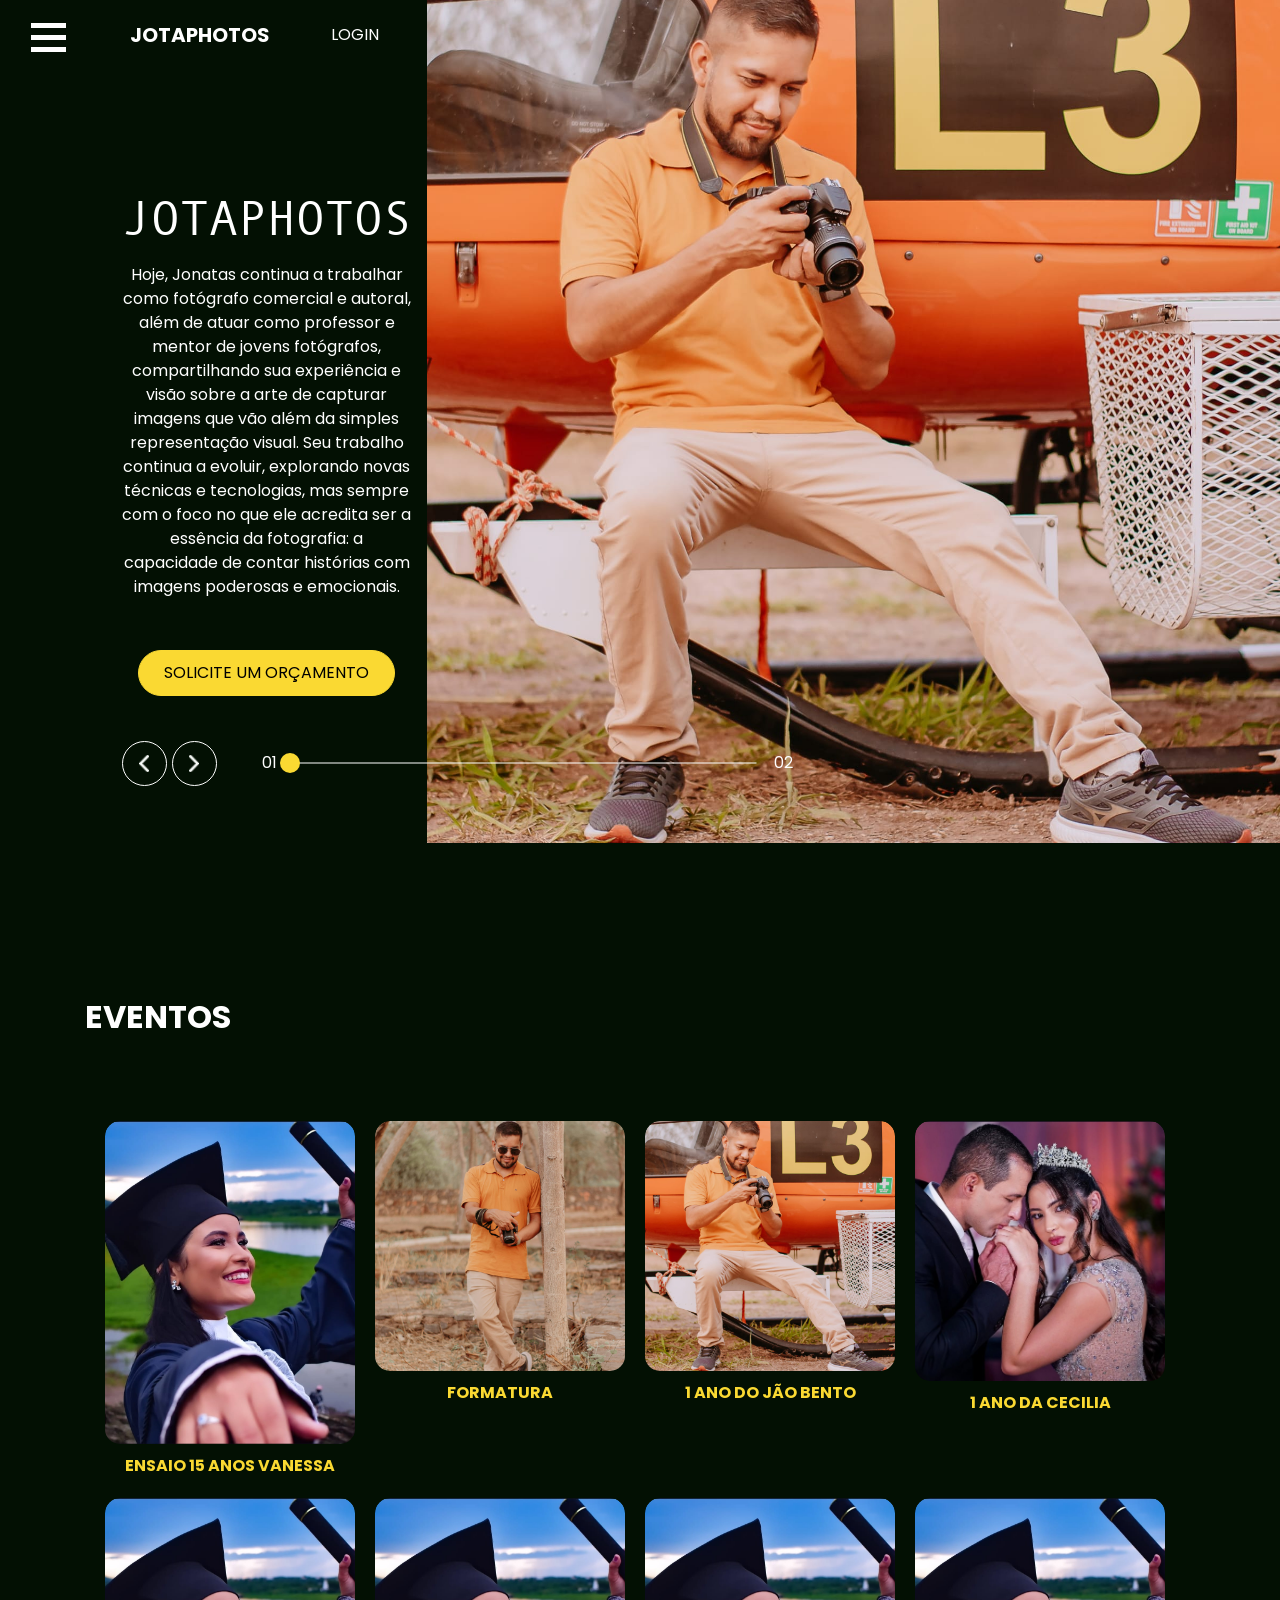
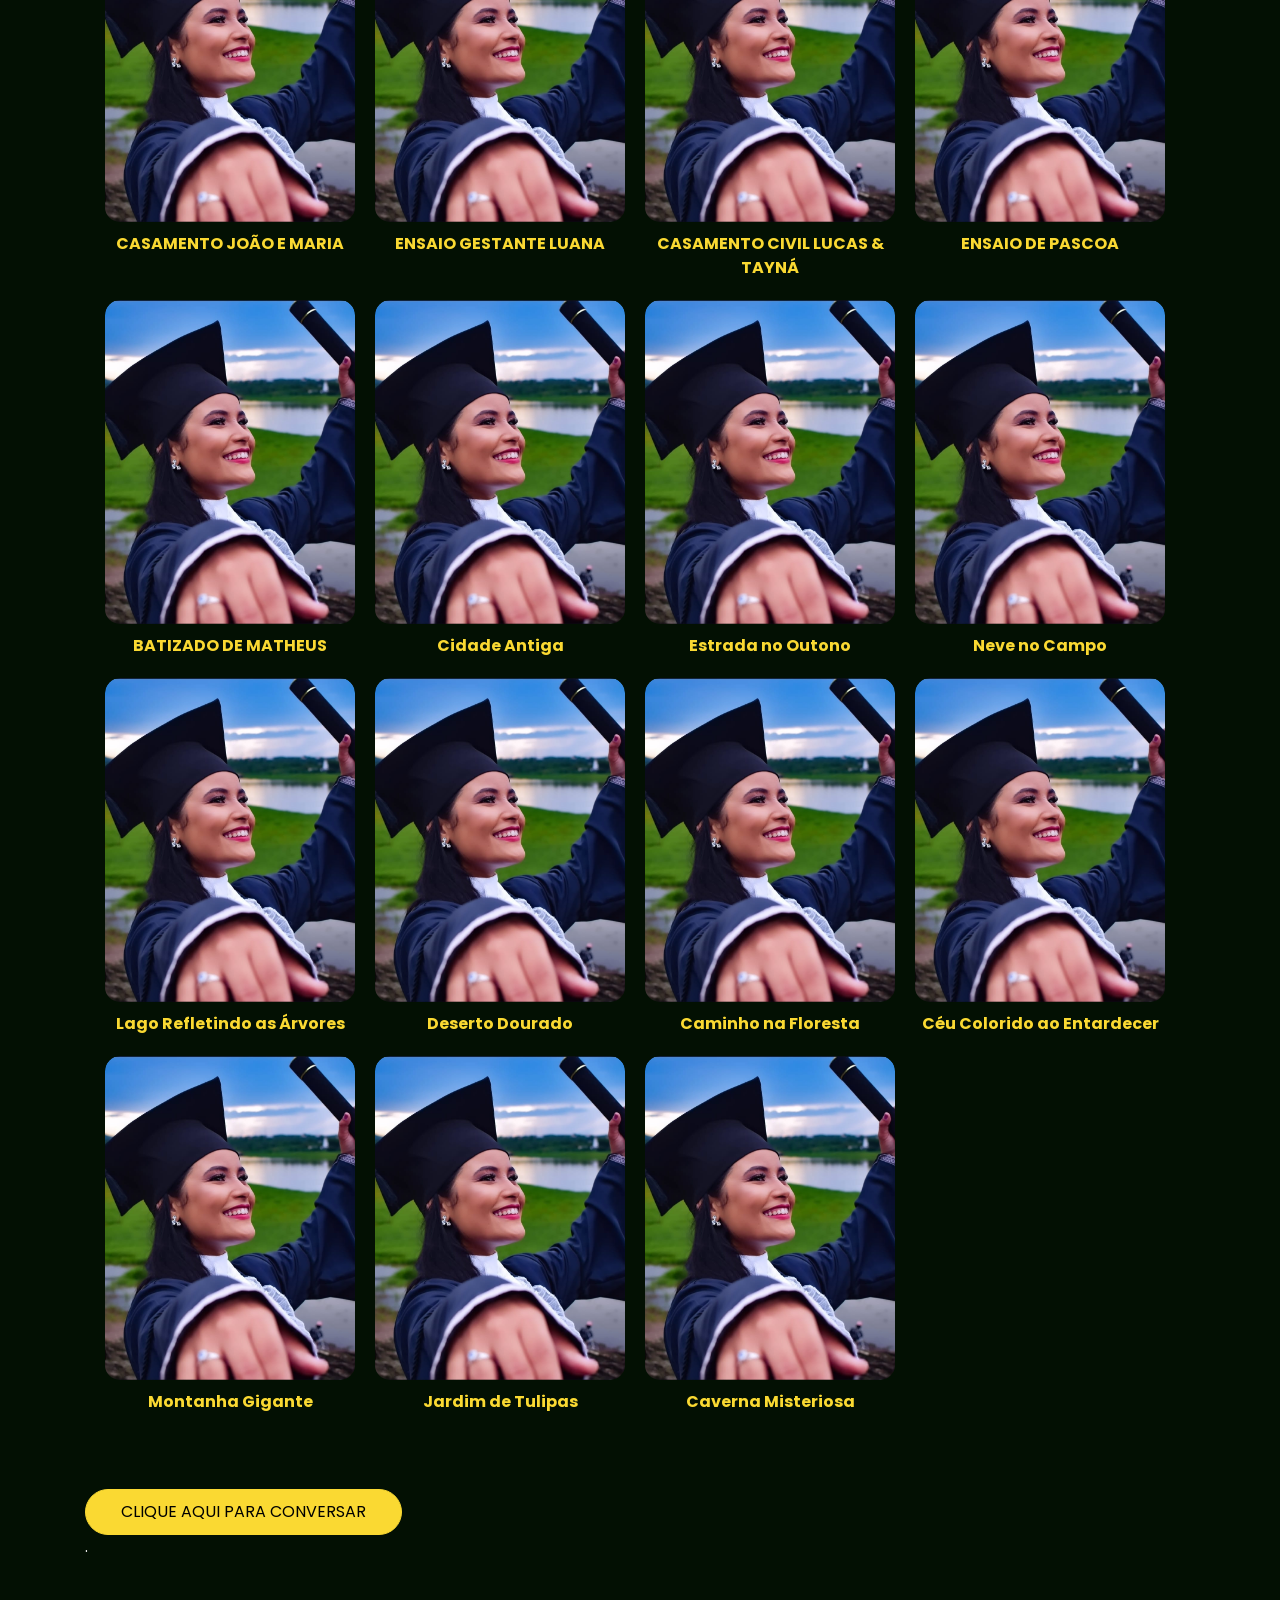
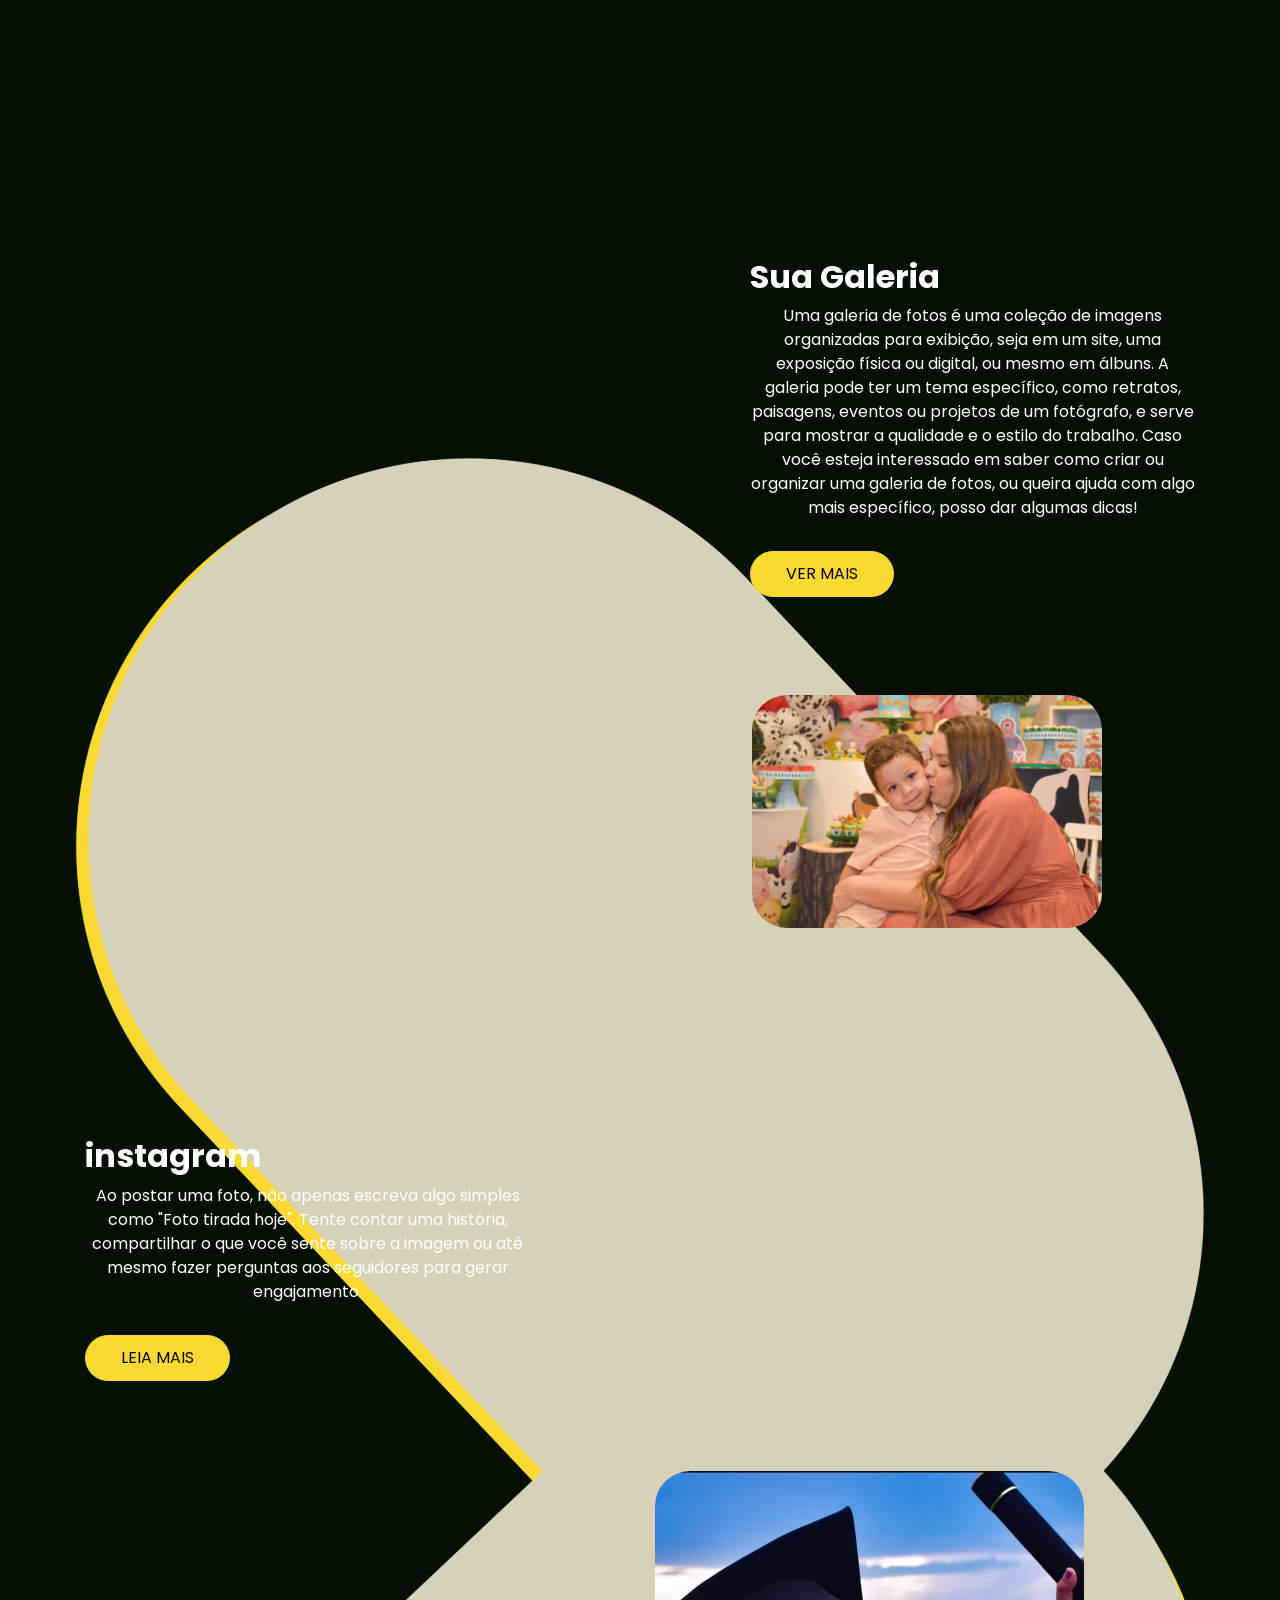
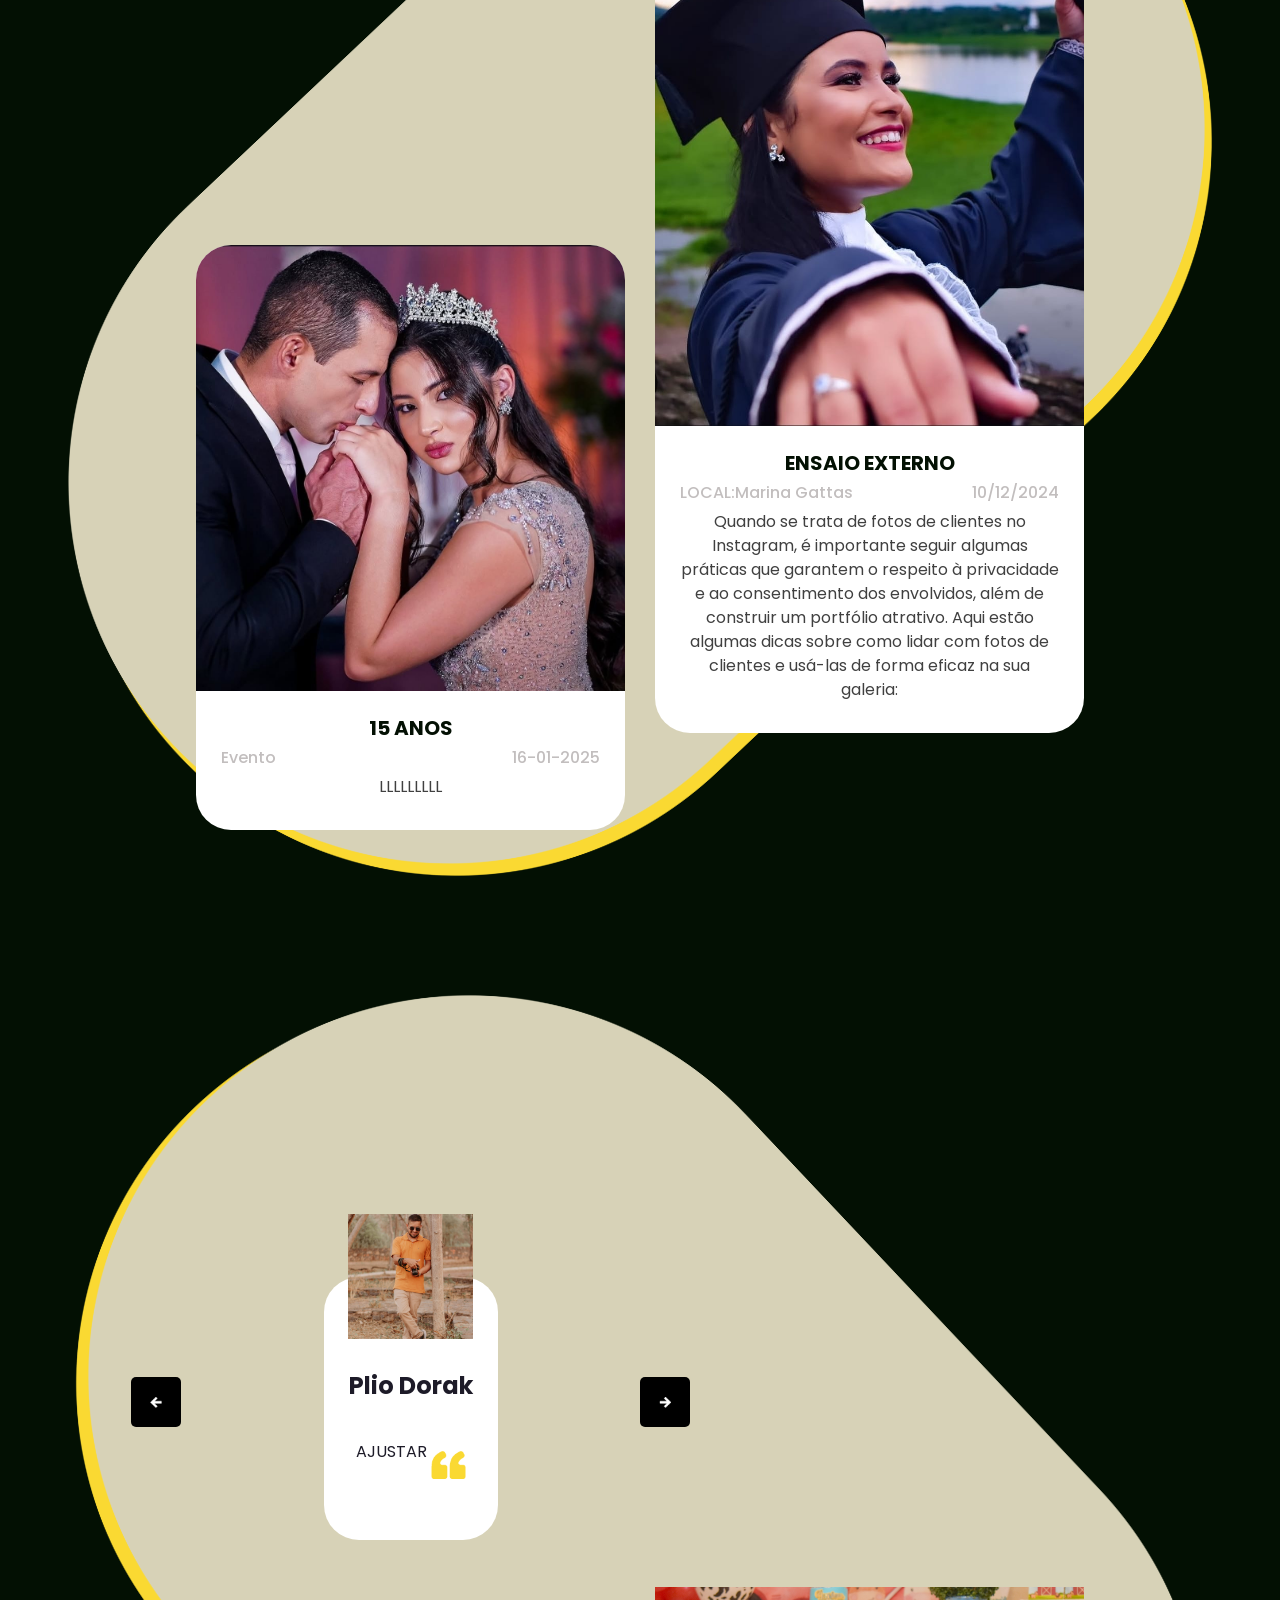
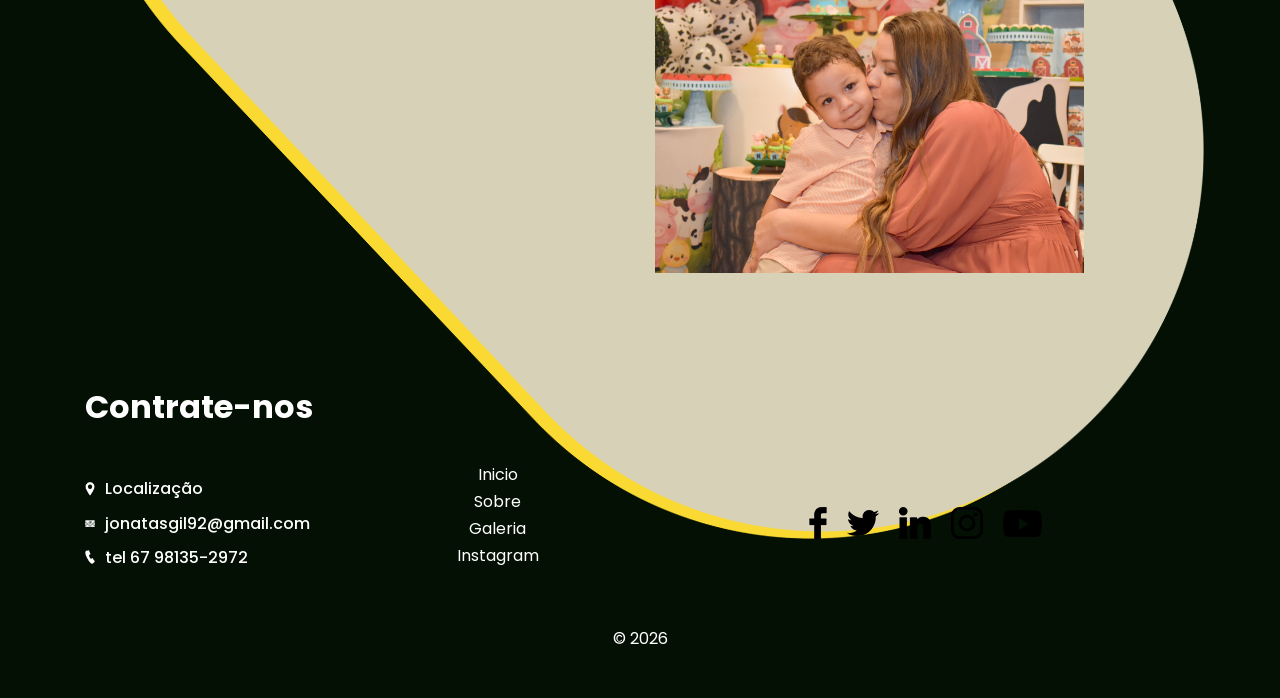
==== index.html @ 62330a34 "Inicializado projeto git" ====
<!DOCTYPE html>
<html lang="en">

<head>
  <!-- Basic -->
  <meta charset="utf-8" />
  <meta http-equiv="X-UA-Compatible" content="IE=edge" />
  <!-- Mobile Metas -->
  <meta name="viewport" content="width=device-width, initial-scale=1, shrink-to-fit=no" />
  <!-- Site Metas -->
  <meta name="keywords" content="" />
  <meta name="description" content="" />
  <meta name="author" content="" />

  <title>JOTAPHOTOS</title>

  <!-- slider stylesheet -->
  <link rel="stylesheet" type="text/css" href="https://cdnjs.cloudflare.com/ajax/libs/OwlCarousel2/2.3.4/assets/owl.carousel.min.css" />

  <!-- bootstrap core css -->
  <link rel="stylesheet" type="text/css" href="css/bootstrap.css" />

  <!-- Custom styles for this template -->
  <link href=" css/style.css" rel="stylesheet" />
  <!-- responsive style -->
  <link href="css/styles-galeria_clientes.css" rel="stylesheet" />
  

</head>

<body>
  <div class="hero_area">
    <!-- header section strats -->
    <header class="header_section">
      <div class="container-fluid">
        <nav class="navbar navbar-expand-lg custom_nav-container d-block">
          <div class="main_nav_menu">
            <div class="fk_width">
              <div class="custom_menu-btn">
                <button onclick="openNav()">
                  <span class="s-1"> </span>
                  <span class="s-2"> </span>
                  <span class="s-3"> </span>
                </button>
              </div>
              <div id="myNav" class="overlay">
                <div class="overlay-content">
                  <a class="" href="index.html">Inicio <span class="sr-only">(current)</span></a>
                  <a class="" href="about.html">Sobre </a>
                  <a class="" href="gallery.html">Galeria </a>
                  
                  
                </div>
              </div>
            </div>
            <a class="navbar-brand" href="index.html">
              <span>
                JotaPhotos
              </span>
            </a>
            <div class="user_option">
              <a href="http://localhost/site/login.html">
                login
              </a>
              
            </div>
          </div>
        </nav>
      </div>
    </header>
    <!-- end header section -->

    <!-- slider section -->
    <section class=" slider_section position-relative">
      <div class="container-fluid">
        <div class="row slider-row">
          <div class="col-lg-3 offset-lg-1">
            <div id="carouselExampleIndicators" class="carousel slide" data-ride="carousel">
              <div class="carousel-inner">
                <div class="carousel-item active">
                  <div class="detail-box">
                    <h1>
                      JOTAPHOTOS <br />
                      
                    </h1>
                    <p>
                      Hoje, Jonatas continua a trabalhar como fotógrafo comercial e autoral, além de atuar como professor e mentor de jovens fotógrafos, compartilhando sua experiência e visão sobre a arte de capturar imagens que vão além da simples representação visual. Seu trabalho continua a evoluir, explorando novas técnicas e tecnologias, mas sempre com o foco no que ele acredita ser a essência da fotografia: a capacidade de contar histórias com imagens poderosas e emocionais.
                    </p>
                    <div>
                      <a href="http://localhost/site/cadastro_cliente.html" class="btn">Solicite um Orçamento</a>
                    </div>
                  </div>
                </div>
                <div class="carousel-item">
                  <div class="detail-box">
                    <h1>
                      Enviado <br />
                      por
                    </h1>
                    <p>
                      Jonatas é conhecido por seu estilo visual arrojado, com uma forte ênfase em iluminação dramática e composições geométricas. Ele se inspira tanto em grandes nomes da fotografia, como Henri Cartier-Bresson e Sebastião Salgado, quanto em artistas do cinema, como Stanley Kubrick, cujas técnicas de iluminação e enquadramento influenciam diretamente seu trabalho. Seu olhar único e atento aos detalhes também reflete sua paixão por outras formas de arte, como a pintura e a literatura.
                    </p>
                    <div>
                      <a href="cadastro_cliente.html" class="btn">
                        Solicite um Orçamento
                      </a>
                    </div>
                  </div>
                </div>
              </div>
              <div class="carousel_control-box">
                <div class="carousel_btn-container">
                  <a class="carousel-control-prev" href="#carouselExampleIndicators" role="button" data-slide="prev">
                    <span class="sr-only">Previous</span>
                  </a>
                  <a class="carousel-control-next" href="#carouselExampleIndicators" role="button" data-slide="next">
                    <span class="sr-only">Next</span>
                  </a>
                </div>
                <ol class="carousel-indicators">
                  <li data-target="#carouselExampleIndicators" data-slide-to="0" class="active li_one">01</li>
                  <li data-target="#carouselExampleIndicators" data-slide-to="1" class="li_two">02</li>
                  <li class="ol_design"></li>
                </ol>
              </div>
            </div>
          </div>
          <div class="col-lg-8 px-0">
            <div class="img-box">
              <img src="images/slider-img.jpg" alt="" />
            </div>
          </div>
        </div>
      </div>
    </section>
    <!-- end slider section -->
  </div>

  <!-- about section -->

  <section class="about_section layout_padding">
    <div class="container">
      <div class="row">
        <div class="col-md-5">
          <div class="detail-box">
            <div class="heading_container">
              <h2>
                EVENTOS
              </h2>
              <p>
                


              </p>
              <div class="hero">
                
                <div class="overlay">
                    <h2>EVENTOS</h2>
                   
                </div>
            </div>
        
            <section id="portfolio" class="gallery">
                <div class="gallery-container">
                    <div class="gallery-item">
                        <img src="images/formatura.jpg" alt="Pôr do Sol no Lago">
                        <div class="caption">ENSAIO 15 ANOS VANESSA</div>
                    </div>
                    <div class="gallery-item">
                        <img src="images/foto.jpg" alt="Montanhas Nevadas">
                        <div class="caption">FORMATURA</div>
                    </div>
                    <div class="gallery-item">
                        <img src="images/kb.jpg" alt="Cidade à Noite">
                        <div class="caption">1 ANO DO JÃO BENTO</div>
                    </div>
                    <div class="gallery-item">
                        <img src="images/quinze.jpg" alt="Floresta Tropical">
                        <div class="caption">1 ANO DA CECILIA</div>
                    </div>
                    <div class="gallery-item">
                        <img src="images/formatura.jpg" alt="Pôr do Sol no Lago">
                        <div class="caption">CASAMENTO JOÃO E MARIA</div>
                    </div>
                    <div class="gallery-item">
                        <img src="images/formatura.jpg" alt="Pôr do Sol no Lago">
                        <div class="caption">ENSAIO GESTANTE LUANA </div>
                    </div>
                    <div class="gallery-item">
                        <img src="images/formatura.jpg" alt="Pôr do Sol no Lago">
                        <div class="caption">CASAMENTO CIVIL LUCAS & TAYNÁ</div>
                    </div>
                    <div class="gallery-item">
                        <img src="images/formatura.jpg" alt="Pôr do Sol no Lago">
                        <div class="caption">ENSAIO DE PASCOA</div>
                    </div>
                    <div class="gallery-item">
                        <img src="images/formatura.jpg" alt="Pôr do Sol no Lago">
                        <div class="caption">BATIZADO DE MATHEUS</div>
                    </div>
                    <div class="gallery-item">
                        <img src="images/formatura.jpg" alt="Pôr do Sol no Lago">
                        <div class="caption">Cidade Antiga</div>
                    </div>
                    <div class="gallery-item">
                        <img src="images/formatura.jpg" alt="Pôr do Sol no Lago">
                        <div class="caption">Estrada no Outono</div>
                    </div>
                    <div class="gallery-item">
                        <img src="images/formatura.jpg" alt="Pôr do Sol no Lago">
                        <div class="caption">Neve no Campo</div>
                    </div>
                    <div class="gallery-item">
                        <img src="images/formatura.jpg" alt="Pôr do Sol no Lago">
                        <div class="caption">Lago Refletindo as Árvores</div>
                    </div>
                    <div class="gallery-item">
                        <img src="images/formatura.jpg" alt="Pôr do Sol no Lago">
                        <div class="caption">Deserto Dourado</div>
                    </div>
                    <div class="gallery-item">
                        <img src="images/formatura.jpg" alt="Pôr do Sol no Lago">
                        <div class="caption">Caminho na Floresta</div>
                    </div>
                    <div class="gallery-item">
                        <img src="images/formatura.jpg" alt="Pôr do Sol no Lago">
                        <div class="caption">Céu Colorido ao Entardecer</div>
                    </div>
                    <div class="gallery-item">
                        <img src="images/formatura.jpg" alt="Pôr do Sol no Lago">
                        <div class="caption">Montanha Gigante</div>
                    </div>
                    <div class="gallery-item">
                        <img src="images/formatura.jpg" alt="Pôr do Sol no Lago">
                        <div class="caption">Jardim de Tulipas</div>
                    </div>
                    <div class="gallery-item">
                        <img src="images/formatura.jpg" alt="Pôr do Sol no Lago">
                        <div class="caption">Caverna Misteriosa</div>
                    </div>
                </div>
            </section>
            <a href="https://api.whatsapp.com/send?phone=5511987654321&text=Olá%20tudo%20bem?">Clique aqui para conversar</a>. 
              
                
              
            </div>
          </div>
        </div>
      </div>
    </div>
    <div class="img-box">
      <div class="play_btn">
        <a href="#">
          <img src="images/play.png" alt="" />
        </a>
      </div>
      <img src="images/about-img.png" class="about-img" alt="" />
    </div>
  </section>

  <!-- end about section -->

  <!-- gallery section -->
  <section class="gallery_section layout_padding-top">
    <div class="container">
      <div class="row">
        <div class="col-lg-5 ml-auto">
          <div class="heading_container">
            <h2>
              Sua Galeria
            </h2>
            <p>
              Uma galeria de fotos é uma coleção de imagens organizadas para exibição, seja em um site, uma exposição física ou digital, ou mesmo em álbuns. A galeria pode ter um tema específico, como retratos, paisagens, eventos ou projetos de um fotógrafo, e serve para mostrar a qualidade e o estilo do trabalho. Caso você esteja interessado em saber como criar ou organizar uma galeria de fotos, ou queira ajuda com algo mais específico, posso dar algumas dicas!


            </p>
            <a href="gallery.html">
             Ver mais
            </a>
          </div>
        </div>
      </div>
    </div>
    <div class="gallery_container">
      <div class="gallery_bg">
        <img src="images/gallery-bg.png" alt="" />
      </div>
      <div class="container">
        <div class="gallery_box">
          <div class="box b1">
            <div class="img-box">
              <img src="images/gallery-1.jpg" alt="" />
              <h5>
                
              </h5>
            </div>
          </div>
          <div class="box b2">
            <div class="img-box">
              <img src="images/gallery-2.jpg" alt="" />
              <h5>
              
              </h5>
            </div>
            <div class="img-box">
              <img src="images/gallery-3.jpg" alt="" />
              <h5>
              
              </h5>
            </div>
          </div>
          <div class="box b3">
            <div class="img-box">
              <img src="images/gallery-4.jpg" alt="" />
              <h5>
                
              </h5>
            </div>
            <div class="img-box">
              <img src="images/gallery-5.jpg" alt="" />
              <h5>
               
              </h5>
            </div>
          </div>
          <div class="box b4">
            <div class="img-box">
              <img src="images/" alt="" />
              <h5>
               
              </h5>
            </div>
          </div>
        </div>
      </div>
    </div>
  </section>
  <!-- end gallery section -->

  <!-- blog section -->

  <section class="blog_section layout_padding">
    <div class="container">
      <div class="row">
        <div class="col-md-5">
          <div class="detail-box">
            <div class="heading_container">
              <h2>
                instagram
              </h2>
              <p>
                Ao postar uma foto, não apenas escreva algo simples como "Foto tirada hoje". Tente contar uma história, compartilhar o que você sente sobre a imagem ou até mesmo fazer perguntas aos seguidores para gerar engajamento.
              </p>
              <a href="https://www.instagram.com/">
                Leia mais
              </a>
            </div>
          </div>
        </div>
      </div>
    </div>
    <div class="blog_container">
      <div class="blog_bg">
        <img src="images/gallery-bg.png" alt="" />
      </div>
      <div class="container">
        <div class="blog_box">
          <div class="row">
            <div class="col-md-6">
              <div class="box b1">
                <div class="img-box">
                  <img src="images/blog1.jpg" alt="" />
                </div>
                <div class="blog-detail">
                  <div class="blog_title">
                    <h5>
                      15 anos
                    </h5>
                    <div class="blog_post">
                      <h6>
                        Evento
                      </h6>
                      <h6>
                        16-01-2025
                      </h6>
                    </div>
                  </div>
                  <p>
                    LLLLLLLLL
                  </p>
                </div>
              </div>
            </div>
            <div class="col-md-6">
              <div class="box b2">
                <div class="img-box">
                  <img src="images/blog2.jpg" alt="" />
                </div>
                <div class="blog-detail">
                  <div class="blog_title">
                    <h5>
                      Ensaio Externo
                    </h5>
                    <div class="blog_post">
                      <h6>
                        LOCAL:Marina Gattas
                      </h6>
                      <h6>
                        10/12/2024
                      </h6>
                    </div>
                  </div>
                  <p>
                    Quando se trata de fotos de clientes no Instagram, é importante seguir algumas práticas que garantem o respeito à privacidade e ao consentimento dos envolvidos, além de construir um portfólio atrativo. Aqui estão algumas dicas sobre como lidar com fotos de clientes e usá-las de forma eficaz na sua galeria:
                  </p>
                </div>
              </div>
            </div>
          </div>
        </div>
      </div>
    </div>
  </section>

  <!-- end blog section -->

  <!-- client section -->

  <section class="client_section layout_padding">
    <div class="container">
      <div class="row">
        <div class="col-lg-5 ml-auto">
          <div class="heading_container">
            <h2>
              
            </h2>
            <p>
               
            </p>
          </div>
        </div>
      </div>
    </div>
    <div class="client_container">
      <div class="client_bg">
        <img src="images/gallery-bg.png" alt="" />
      </div>
      <div class="container">
        <div class="client_box">
          <div class="row">
            <div class="col-lg-6">
              <div class="box b1">
                <div id="carouselExampleControls" class="carousel slide" data-ride="carousel">
                  <div class="carousel-inner">
                    <div class="carousel-item active">
                      <div class="client_content-box layout_padding">
                        <div class="img-box">
                          <img src="images/foto.jpg" alt="" />
                        </div>
                        <div class="detail-box">
                          <h4>
                            Plio Dorak
                          </h4>
                          <p>
                           AJUSTAR
                          <img src="images/quote.png" alt="" />
                        </div>
                      </div>
                    </div>
                    <div class="carousel-item">
                      <div class="client_content-box layout_padding">
                        <div class="img-box">
                          <img src="images/client.png" alt="" />
                        </div>
                        <div class="detail-box">
                          <h4>
                            Plio Dorak
                          </h4>
                          <p>
                           AJUSTAR
                          <img src="images/quote.png" alt="" />
                        </div>
                      </div>
                    </div>
                    <div class="carousel-item">
                      <div class="client_content-box layout_padding">
                        <div class="img-box">
                          <img src="images/client.png" alt="" />
                        </div>
                        <div class="detail-box">
                          <h4>
                            Trabalhos
                          </h4>
                          <p> 
                          </p>
                          
                        </div>
                      </div>
                    </div>
                  </div>
                  <a class="carousel-control-prev" href="#carouselExampleControls" role="button" data-slide="prev">
                    <span class="sr-only">Previous</span>
                  </a>
                  <a class="carousel-control-next" href="#carouselExampleControls" role="button" data-slide="next">
                    <span class="sr-only">Next</span>
                  </a>
                </div>
              </div>
            </div>
            <div class="col-lg-6">
              <div class="box b2">
                <div class="camera_img-box">
                  <img src="images/gallery-5.jpg" alt="" />
                </div>
              </div>
            </div>
          </div>
        </div>
      </div>
    </div>
  </section>

  <!-- end client section -->

  <!-- info section -->

  <section class="info_section ">
    <div class="info_container layout_padding-top">
      <div class="container">
        <div class="heading_container">
          <h2>
            Contrate-nos
          </h2>
        </div>
        <div class="info_main">
          <div class="row">
            <div class="col-md-4 col-lg-3">
              <div class="info_contact ">
                <a href="https://maps.app.goo.gl/e7Xsn3aZaiQKKqVa9" class="link-box">
                  <div class="img-box">
                    <img src="images/location.png" alt="" />
                  </div>
                  <div class="detail-box">
                    <h6>
                      Localização
                    </h6>
                  </div>
                </a>
                <a href="https://mail.google.com/mail/u/0/#inbox" class="link-box">
                  <div class="img-box">
                    <img src="images/mail.png" alt="" />
                  </div>
                  <div class="detail-box">
                    <h6>
                      jonatasgil92@gmail.com
                    </h6>
                  </div>
                </a>
                <a href="https://web.whatsapp.com/" class="link-box">
                  <div class="img-box">
                    <img src="images/call.png" alt="" />
                  </div>
                  <div class="detail-box">
                    <h6>
                      tel 67 98135-2972
                    </h6>
                  </div>
                </a>
              </div>
            </div>
            <div class="col-md-2 col-lg-3">
              <div class="info_link-box">
                <ul>
                  <li class=" ">
                    <a class="" href="index.html">Inicio <span class="sr-only">(current)</span></a>
                  </li>
                  <li class="">
                    <a class="" href="about.html">Sobre </a>
                  </li>
                  <li class="">
                    <a class="" href="gallery.html">Galeria </a>
                  </li>
                  <li class="">
                    <a class="" href="blog.html">Instagram </a>
                  </li>
                  <li class="">
                    
                  </li>
                </ul>
              </div>
            </div>
            <div class="col-md-6 ">
              <div class="social_box">
                <a href="https://pt-br.facebook.com/jotaphotos18/">
                  <img src="images/facebook.png" alt="" />
                </a>
                <a href="https://x.com/Twitter">
                  <img src="images/twitter.png" alt="" />
                </a>
                <a href="https://br.linkedin.com/">
                  <img src="images/linkedin.png" alt="" />
                </a>
                <a href="https://www.instagram.com/">
                  <img src="images/instagram.png" alt="" />
                </a>
                <a href="https://youtu.be/p1JmzB6E-C8?si=jleQZT767x_VD8qw">
                  <img src="images/youtube.png" alt="" />
                </a>
              </div>
            </div>
          </div>
        </div>
      </div>
    </div>
  </section>

  <!-- end info section -->

  <!-- footer section -->
  <footer class="footer_section ">
    <div class="container">
      <p>
        &copy; <span id="displayYear"></span> 
        <a href="https://html.design/"></a>
      </p>
    </div>
  </footer>
  <!-- footer section -->

  <script src="js/jquery-3.4.1.min.js"></script>
  <script src="js/bootstrap.js"></script>
  <script src="https://cdnjs.cloudflare.com/ajax/libs/OwlCarousel2/2.3.4/owl.carousel.min.js"></script>
  <script src="js/custom.js"></script>
</body>

</html>
---- css/style.css ----
@import url("https://fonts.googleapis.com/css2?family=Open+Sans:wght@400;700&family=Poppins:wght@400;500;700&display=swap");
@font-face {
  font-family: "Andale Mono";
  src: url(../fonts/AndaleMono.ttf);
}

html {
  scroll-behavior: smooth;
  overflow-x: hidden;
}

body {
  font-family: "Poppins", sans-serif;
  color: #ffffff;
  background-color: #031003;
}

.layout_margin {
  margin-top: 90px;
  margin-bottom: 90px;
}

.layout_padding {
  padding-top: 120px;
  padding-bottom: 120px;
}

.layout_padding2 {
  padding-top: 45px;
  padding-bottom: 45px;
}

.layout_padding2-top {
  padding-top: 45px;
}

.layout_padding2-bottom {
  padding-bottom: 45px;
}

.layout_padding-top {
  padding-top: 120px;
}

.layout_padding-bottom {
  padding-bottom: 120px;
}

.heading_container {
  display: -webkit-box;
  display: -ms-flexbox;
  display: flex;
  -webkit-box-orient: vertical;
  -webkit-box-direction: normal;
      -ms-flex-direction: column;
          flex-direction: column;
  -webkit-box-align: start;
      -ms-flex-align: start;
          align-items: flex-start;
  color: #ffffff;
}

.heading_container h2 {
  font-weight: bold;
}

.heading_container a {
  display: inline-block;
  background: #fad932;
  color: #000000;
  padding: 10px 35px;
  border-radius: 30px;
  border: 1px solid #fad932;
  -webkit-transition: all 0.3s;
  transition: all 0.3s;
  text-transform: uppercase;
  margin-top: 15px;
}

.heading_container a:hover {
  background: transparent;
  color: #fad932;
}

@-webkit-keyframes hueAnimate {
  0% {
    -webkit-filter: hue-rotate(0deg);
            filter: hue-rotate(0deg);
  }
  100% {
    -webkit-filter: hue-rotate(360deg);
            filter: hue-rotate(360deg);
  }
}

@keyframes hueAnimate {
  0% {
    -webkit-filter: hue-rotate(0deg);
            filter: hue-rotate(0deg);
  }
  100% {
    -webkit-filter: hue-rotate(360deg);
            filter: hue-rotate(360deg);
  }
}

/*header section*/
.hero_area {
  position: relative;
}

.sub_page .info_section .social_box {
  -webkit-filter: invert(100%);
          filter: invert(100%);
}

.header_section .container-fluid {
  padding-right: 25px;
  padding-left: 25px;
}

.header_section .nav_container {
  margin: 0 auto;
}

.custom_nav-container.navbar-expand-lg .navbar-nav .nav-link img {
  width: 22px;
  margin-right: 15px;
}

.custom_nav-container.navbar-expand-lg .navbar-nav .nav-link {
  padding: 0px 25px;
  color: #fefeff;
  text-align: center;
  font-family: "Roboto", sans-serif;
}

.custom_menu-btn {
  z-index: 9;
  position: absolute;
  left: 0;
  top: 15px;
}

.custom_menu-btn button {
  outline: none;
  border: none;
  background-color: transparent;
}

.custom_menu-btn span {
  display: block;
  width: 35px;
  height: 5px;
  background-color: #fff;
  margin: 7px 0;
  -webkit-transition: all 0.3s;
  transition: all 0.3s;
}

.custom_menu-btn .s-2 {
  -webkit-transition: all 0.1s;
  transition: all 0.1s;
}

.menu_btn-style {
  position: fixed;
  left: 22px;
  top: 15px;
}

.menu_btn-style button {
  -webkit-transform: translateX(14px);
          transform: translateX(14px);
}

.menu_btn-style button .s-1 {
  -webkit-transform: rotate(45deg) translateY(17px);
          transform: rotate(45deg) translateY(17px);
}

.menu_btn-style button .s-2 {
  -webkit-transform: translateX(-100px);
          transform: translateX(-100px);
}

.menu_btn-style button .s-3 {
  -webkit-transform: rotate(-45deg) translateY(-17px);
          transform: rotate(-45deg) translateY(-17px);
}

.position-unset {
  position: unset;
}

.navbar-expand-lg .navbar-collapse {
  -webkit-box-flex: 0;
      -ms-flex-positive: 0;
          flex-grow: 0;
}

.overlay {
  height: 100%;
  width: 0;
  position: fixed;
  z-index: 1;
  top: 0;
  left: 0;
  background: rgba(3, 16, 3, 0.95);
  overflow-x: hidden;
  -webkit-transition: 0.5s;
  transition: 0.5s;
}

.overlay .closebtn {
  position: absolute;
  top: 0;
  right: 30px;
  font-size: 60px;
}

.overlay a {
  display: inline-block;
  padding: 10px 15px;
  text-decoration: none;
  font-size: 18px;
  text-transform: uppercase;
  color: #ffffff;
  margin: 10px 0;
  display: block;
  -webkit-transition: 0.3s;
  transition: 0.3s;
  border: 1.5px solid #ffffff;
  border-radius: 5px;
  width: 190px;
}

.overlay a:hover {
  border-color: transparent;
  background-color: #ffffff;
}

.overlay-content {
  position: relative;
  top: 20%;
  width: 100%;
  text-align: center;
  margin-top: 30px;
  display: -webkit-box;
  display: -ms-flexbox;
  display: flex;
  -webkit-box-orient: vertical;
  -webkit-box-direction: normal;
      -ms-flex-direction: column;
          flex-direction: column;
  -webkit-box-align: center;
      -ms-flex-align: center;
          align-items: center;
}

.menu_width {
  width: 100%;
}

.scroll-y-hidden {
  overflow-y: hidden;
}

a,
a:hover,
a:focus {
  text-decoration: none;
}

a:hover,
a:focus {
  color: initial;
}

.btn,
.btn:focus {
  outline: none !important;
  -webkit-box-shadow: none;
          box-shadow: none;
}

.fk_width {
  width: 105px;
}

.custom_nav-container .nav_search-btn {
  background-image: url(../images/search-icon.png);
  background-size: 18px;
  background-repeat: no-repeat;
  width: 35px;
  height: 35px;
  padding: 0;
  border: none;
  background-position: center;
}

.navbar-brand {
  display: -webkit-box;
  display: -ms-flexbox;
  display: flex;
}

.navbar-brand span {
  color: #ffffff;
  font-weight: bold;
  text-transform: uppercase;
}

.custom_nav-container {
  z-index: 99999;
  padding: 15px 0;
  -webkit-box-pack: start;
      -ms-flex-pack: start;
          justify-content: flex-start;
}

.custom_nav-container .navbar-toggler {
  outline: none;
}

.custom_nav-container .navbar-toggler .navbar-toggler-icon {
  background-image: url(../images/menu.png);
  background-size: 55px;
}

.main_nav_menu {
  display: -webkit-box;
  display: -ms-flexbox;
  display: flex;
}

.user_option {
  display: -webkit-box;
  display: -ms-flexbox;
  display: flex;
  -webkit-box-align: center;
      -ms-flex-align: center;
          align-items: center;
  margin-left: 45px;
}

.user_option a {
  display: -webkit-box;
  display: -ms-flexbox;
  display: flex;
  -webkit-box-align: center;
      -ms-flex-align: center;
          align-items: center;
  margin-right: 35px;
  color: #ffffff;
  text-transform: uppercase;
}

.user_option a img {
  width: 20px;
  margin-right: 10px;
}

.user_option a span {
  color: #ffffff;
}

/*end header section*/
.slider_section {
  padding-top: 45px;
}

.slider_section #carouselExampleIndicators {
  -webkit-box-flex: 1;
      -ms-flex: 1;
          flex: 1;
}

.slider_section .detail-box {
  color: #ffffff;
  margin-top: 75px;
}

.slider_section .detail-box h1 {
  font-size: 3rem;
  font-family: "Andale Mono";
}

.slider_section .detail-box p {
  margin-top: 15px;
}

.slider_section .detail-box a {
  display: inline-block;
  background: #fad932;
  color: #000000;
  padding: 10px 25px;
  border-radius: 30px;
  border: 1px solid #fad932;
  -webkit-transition: all 0.3s;
  transition: all 0.3s;
  text-transform: uppercase;
  margin-top: 35px;
}

.slider_section .detail-box a:hover {
  background: transparent;
  color: #fad932;
}

.slider_section .img-box {
  margin-top: -125px;
}

.slider_section .img-box img {
  width: 100%;
}

.slider_section .img-box::before {
  content: "";
  position: absolute;
  top: -135px;
  left: 0;
  width: 100%;
  height: 100%;
  background: -webkit-gradient(linear, left top, left bottom, from(#000000), color-stop(transparent), to(transparent));
  background: linear-gradient(to bottom, #000000, transparent, transparent);
  z-index: 1;
  display: none;
}

.slider_section .carousel_control-box {
  display: -webkit-box;
  display: -ms-flexbox;
  display: flex;
  -webkit-box-align: center;
      -ms-flex-align: center;
          align-items: center;
  margin-top: 45px;
}

.slider_section .carousel_btn-container {
  width: 95px;
  min-width: 95px;
  display: -webkit-box;
  display: -ms-flexbox;
  display: flex;
  -webkit-box-pack: justify;
      -ms-flex-pack: justify;
          justify-content: space-between;
  z-index: 999;
}

.slider_section .carousel_btn-container .carousel-control-prev,
.slider_section .carousel_btn-container .carousel-control-next {
  position: unset;
  width: 45px;
  height: 45px;
  border: none;
  border-radius: 100%;
  opacity: 1;
  background-repeat: no-repeat;
  background-size: 10px;
  background-position: center;
  border: 1.5px solid #ffffff;
  background-color: transparent;
}

.slider_section .carousel_btn-container .carousel-control-prev:hover,
.slider_section .carousel_btn-container .carousel-control-next:hover {
  background-color: #fad932;
  border-color: transparent;
}

.slider_section .carousel_btn-container .carousel-control-prev {
  background-image: url(../images/prev.png);
}

.slider_section .carousel_btn-container .carousel-control-next {
  background-image: url(../images/next.png);
}

.slider_section .carousel-indicators {
  width: 550px;
  min-width: 550px;
  position: relative;
  margin: 0;
  margin-left: 35px;
  -webkit-box-pack: justify;
      -ms-flex-pack: justify;
          justify-content: space-between;
}

.slider_section .carousel-indicators::before {
  content: "";
  width: calc(100% - 75px);
  height: 1px;
  position: absolute;
  top: 50%;
  left: calc(50% - 8px);
  -webkit-transform: translate(-50%, -50%);
          transform: translate(-50%, -50%);
  background-color: #ffffff;
}

.slider_section .carousel-indicators .ol_design {
  width: 20px;
  height: 20px;
  position: absolute;
  top: 50%;
  left: calc(0% + 35px);
  -webkit-transform: translate(-50%, -50%);
          transform: translate(-50%, -50%);
  border-radius: 100%;
  background-color: #fad932;
  -webkit-transition: all .3s;
  transition: all .3s;
  z-index: 2;
}

.slider_section .carousel-indicators li {
  height: auto;
  border: none;
  opacity: 1;
  color: #ffffff;
  text-indent: 0;
  background-color: transparent;
}

.about_section .detail-box {
  margin: 35px auto;
  position: relative;
  z-index: 2;
}

.about_section .img-box {
  width: 90%;
  margin: auto;
  position: relative;
  background-repeat: no-repeat;
  margin-top: -125px;
}

.about_section .img-box .play_btn {
  background: #fad932;
  display: -webkit-box;
  display: -ms-flexbox;
  display: flex;
  -webkit-box-align: center;
      -ms-flex-align: center;
          align-items: center;
  -webkit-box-pack: center;
      -ms-flex-pack: center;
          justify-content: center;
  border-radius: 100%;
  width: 75px;
  height: 75px;
  position: absolute;
  z-index: 3;
  top: 50%;
  left: 50%;
  -webkit-transform: translate(-50%, -50%);
          transform: translate(-50%, -50%);
}

.about_section .img-box .play_btn button {
  -webkit-box-shadow: none;
          box-shadow: none;
  background-color: transparent;
  border: none;
  position: relative;
  z-index: 5;
}

.about_section .img-box .play_btn a {
  background: #fad932;
  display: -webkit-box;
  display: -ms-flexbox;
  display: flex;
  -webkit-box-align: center;
      -ms-flex-align: center;
          align-items: center;
  -webkit-box-pack: center;
      -ms-flex-pack: center;
          justify-content: center;
  border-radius: 100%;
  width: 75px;
  height: 75px;
  position: relative;
  z-index: 5;
}

.about_section .img-box .play_btn img {
  width: 20px;
  margin-left: 3px;
}

.about_section .img-box .play_btn::before {
  content: "";
  width: 100%;
  height: 100%;
  position: absolute;
  top: 50%;
  left: 50%;
  background: #fad932;
  opacity: 1;
  border-radius: 100%;
  -webkit-transform: translate(-50%, -50%);
          transform: translate(-50%, -50%);
}

.about_section .img-box .play_btn::before {
  z-index: 2;
  -webkit-animation: before-animation 1500ms infinite;
          animation: before-animation 1500ms infinite;
}

@-webkit-keyframes before-animation {
  0% {
    -webkit-transform: translateX(-50%) translateY(-50%) translateZ(0) scale(1);
            transform: translateX(-50%) translateY(-50%) translateZ(0) scale(1);
    opacity: 1;
  }
  100% {
    -webkit-transform: translateX(-50%) translateY(-50%) translateZ(0) scale(1.5);
            transform: translateX(-50%) translateY(-50%) translateZ(0) scale(1.5);
    opacity: 0;
  }
}

@keyframes before-animation {
  0% {
    -webkit-transform: translateX(-50%) translateY(-50%) translateZ(0) scale(1);
            transform: translateX(-50%) translateY(-50%) translateZ(0) scale(1);
    opacity: 1;
  }
  100% {
    -webkit-transform: translateX(-50%) translateY(-50%) translateZ(0) scale(1.5);
            transform: translateX(-50%) translateY(-50%) translateZ(0) scale(1.5);
    opacity: 0;
  }
}

.about_section .img-box .about-img {
  width: 100%;
  -webkit-transform: rotate(-25deg);
          transform: rotate(-25deg);
  -webkit-animation: hueAnimate .7s infinite;
          animation: hueAnimate .7s infinite;
}

.about_section .btn-box {
  display: -webkit-box;
  display: -ms-flexbox;
  display: flex;
  -webkit-box-pack: center;
      -ms-flex-pack: center;
          justify-content: center;
  margin-top: 75px;
  margin-bottom: 175px;
}

.about_section .btn-box a {
  display: inline-block;
  background: #ffffff;
  color: #000000;
  padding: 10px 40px;
  border-radius: 30px;
  border: 1px solid #ffffff;
  -webkit-transition: all 0.3s;
  transition: all 0.3s;
}

.about_section .btn-box a:hover {
  background: transparent;
  color: #ffffff;
}

.gallery_section .gallery_container {
  position: relative;
  max-width: 1500px;
  margin: auto;
}

.gallery_section .gallery_container .gallery_bg {
  position: absolute;
  width: 100%;
  top: 10%;
  margin-left: 0;
  -webkit-transform: rotate(45deg);
          transform: rotate(45deg);
  z-index: -1;
}

.gallery_section .gallery_container .gallery_bg img {
  width: 100%;
}

.gallery_section .gallery_container .gallery_box {
  width: 85%;
  margin: auto;
}

.gallery_section .gallery_container .box {
  display: -webkit-box;
  display: -ms-flexbox;
  display: flex;
}

.gallery_section .gallery_container .box.b1 .img-box {
  margin-left: 8%;
}

.gallery_section .gallery_container .box.b3 {
  -webkit-box-pack: end;
      -ms-flex-pack: end;
          justify-content: flex-end;
}

.gallery_section .gallery_container .box.b4 {
  -webkit-box-pack: end;
      -ms-flex-pack: end;
          justify-content: flex-end;
}

.gallery_section .gallery_container .box.b4 .img-box {
  margin-right: 8%;
}

.gallery_section .gallery_container .box .img-box {
  position: relative;
  margin: 10px;
  border-radius: 35px;
  overflow: hidden;
  width: 350px;
}

.gallery_section .gallery_container .box .img-box img {
  width: 100%;
}

.gallery_section .gallery_container .box .img-box h5 {
  color: #031003;
  position: absolute;
  margin: 0;
  top: 50%;
  left: 50%;
  -webkit-transform: translate(-50%, -50%);
          transform: translate(-50%, -50%);
  text-transform: uppercase;
}

.blog_section .detail-box {
  margin: 35px auto;
  position: relative;
  z-index: 2;
}

.blog_section .blog_container {
  position: relative;
  max-width: 1500px;
  margin: auto;
}

.blog_section .blog_container .blog_bg {
  position: absolute;
  width: 100%;
  top: 10%;
  margin-left: 0;
  -webkit-transform: rotate(-45deg);
          transform: rotate(-45deg);
  z-index: -1;
}

.blog_section .blog_container .blog_bg img {
  width: 100%;
}

.blog_section .blog_box {
  width: 80%;
  margin: auto;
}

.blog_section .box {
  margin-top: 55px;
  background-color: #ffffff;
  border-radius: 35px;
  overflow: hidden;
}

.blog_section .box.b1 {
  margin-top: 100%;
}

.blog_section .box .img-box {
  position: relative;
}

.blog_section .box .img-box img {
  width: 100%;
}

.blog_section .box .blog-detail {
  padding: 25px 25px 15px;
}

.blog_section .box .blog-detail .blog_post {
  display: -webkit-box;
  display: -ms-flexbox;
  display: flex;
  -webkit-box-pack: justify;
      -ms-flex-pack: justify;
          justify-content: space-between;
}

.blog_section .box .blog-detail .blog_post h6 {
  color: #c2bebe;
}

.blog_section .box .blog-detail h5 {
  color: #031003;
  text-transform: uppercase;
  font-weight: bold;
}

.blog_section .box .blog-detail p {
  color: #404040;
}

.client_section .client_container {
  position: relative;
  max-width: 1500px;
  margin: auto;
}

.client_section .client_container .client_bg {
  position: absolute;
  width: 100%;
  top: 10%;
  margin-left: 0;
  -webkit-transform: rotate(45deg);
          transform: rotate(45deg);
  z-index: -1;
}

.client_section .client_container .client_bg img {
  width: 100%;
}

.client_section .client_box {
  width: 80%;
  margin: auto;
}

.client_section .box {
  position: relative;
}

.client_section .client_content-box {
  display: -webkit-box;
  display: -ms-flexbox;
  display: flex;
  -webkit-box-orient: vertical;
  -webkit-box-direction: normal;
      -ms-flex-direction: column;
          flex-direction: column;
  -webkit-box-align: center;
      -ms-flex-align: center;
          align-items: center;
  text-align: center;
  margin: 0 10px;
}

.client_section .client_content-box .img-box {
  width: 125px;
  border-radius: 100%;
  margin-bottom: -62px;
  position: relative;
  z-index: 2;
}

.client_section .client_content-box .img-box img {
  width: 100%;
}

.client_section .client_content-box .detail-box {
  padding: 95px 25px 45px 25px;
  background-color: #ffffff;
  border-radius: 35px;
}

.client_section .client_content-box .detail-box h4 {
  color: #1d1b28;
  font-weight: bold;
}

.client_section .client_content-box .detail-box p {
  color: #1d1b28;
  margin-top: 25px;
}

.client_section .client_content-box .detail-box img {
  width: 35px;
  margin-top: 25px;
}

.client_section .carousel-control-prev,
.client_section .carousel-control-next {
  width: 50px;
  height: 50px;
  background-color: #000000;
  opacity: 1;
  top: 50%;
  background-repeat: no-repeat;
  background-position: center;
  background-size: 12px;
  border-radius: 5px;
}

.client_section .carousel-control-prev:hover,
.client_section .carousel-control-next:hover {
  background-color: #fad932;
}

.client_section .carousel-control-prev {
  background-image: url(../images/prev-arrow.png);
  left: -65px;
}

.client_section .carousel-control-next {
  background-image: url(../images/next-arrow.png);
  right: -65px;
}

.client_section .camera_img-box {
  margin-top: 115%;
}

.client_section .camera_img-box img {
  width: 100%;
}

/* info section */
.info_section {
  position: relative;
  margin-top: -125px;
}

.info_section .heading_container {
  margin-bottom: 25px;
}

.info_section .info_main .row {
  -webkit-box-align: center;
      -ms-flex-align: center;
          align-items: center;
}

.info_section .info_logo {
  display: -webkit-box;
  display: -ms-flexbox;
  display: flex;
}

.info_section .info_logo img {
  width: 65px;
}

.info_section .social_box {
  display: -webkit-box;
  display: -ms-flexbox;
  display: flex;
  -webkit-box-align: center;
      -ms-flex-align: center;
          align-items: center;
  -webkit-box-pack: center;
      -ms-flex-pack: center;
          justify-content: center;
}

.info_section .social_box a {
  margin: 0 10px;
}

.info_section a {
  text-transform: none;
}

.info_section h5 {
  margin-bottom: 12px;
  font-size: 24px;
  color: #3eb4b8;
}

.info_section p {
  color: #323232;
}

.info_section ul {
  padding: 0;
}

.info_section ul li {
  list-style-type: none;
  margin: 3px 0;
}

.info_section ul li a {
  color: #ffffff;
}

.info_section .info_link-box {
  display: -webkit-box;
  display: -ms-flexbox;
  display: flex;
  -webkit-box-orient: vertical;
  -webkit-box-direction: normal;
      -ms-flex-direction: column;
          flex-direction: column;
}

.info_section .info_contact .link-box {
  display: -webkit-box;
  display: -ms-flexbox;
  display: flex;
  -webkit-box-align: center;
      -ms-flex-align: center;
          align-items: center;
  margin: 15px 0;
  color: #ffffff;
}

.info_section .info_contact .link-box .img-box {
  display: -webkit-box;
  display: -ms-flexbox;
  display: flex;
  -webkit-box-pack: center;
      -ms-flex-pack: center;
          justify-content: center;
  -webkit-box-align: center;
      -ms-flex-align: center;
          align-items: center;
  margin-right: 10px;
}

.info_section .info_contact .link-box .img-box img {
  width: 10px;
}

.info_section .info_contact .link-box h6 {
  margin-bottom: 0;
}

/* end info section */
/* footer section*/
.footer_section {
  color: #ffffff;
}

.footer_section p {
  margin: 0;
  padding: 20px 0;
}

.footer_section a {
  color: #ffffff;
}

.modal-dialog {
  max-width: 800px;
  margin: 30px auto;
}

.modal-body {
  position: relative;
  padding: 0px;
}

.close {
  position: absolute;
  right: -30px;
  top: 0;
  z-index: 999;
  font-size: 2rem;
  font-weight: normal;
  color: #fff;
  opacity: 1;
}
/*# sourceMappingURL=style.css.map */

/* Estilo para as imagens do carrossel */
.carousel-image {
   /* Altura máxima da imagem */
  width: 100%; /* Largura total do contêiner */
  object-fit: cover; /* Mantém a proporção da imagem sem distorção */
  border-radius: 20px; /* Adiciona bordas arredondadas */
}

/* Estilo para o texto sobreposto no carrossel */
.carousel-caption {
  position: absolute;
  bottom: 20px;
  left: 50%;
  transform: translateX(-50%);
  background-color: rgba(0, 0, 0, 0.6); /* Fundo semi-transparente */
  color: #fff;
  padding: 10px 20px;
  border-radius: 5px;
  font-size: 1.2rem;
  text-align: center;
  z-index: 2; /* Garante que o texto fique acima da imagem */
}

/* Estilo para o contêiner da imagem */
.img-box {
  position: relative;
  display: inline-block;
}

/* Esconde o botão de play por padrão */
.play_btn {
  position: absolute;
  top: 50%;
  left: 50%;
  transform: translate(-50%, -50%);
  opacity: 0;
  transition: opacity 0.3s ease;
}

/* Exibe o botão de play ao passar o mouse sobre a imagem */
.img-box:hover .play_btn {
  opacity: 1;
}

/* Estilo do botão de play */
.play_btn img {
  width: 50px; /* Ajuste o tamanho do botão conforme necessário */
  height: auto;
  cursor: pointer;
}

/* Estilo para a imagem principal */
.about-img {
  max-width: 100%;
  height: auto;
  border-radius: 10px; /* Adiciona bordas arredondadas */
  transition: transform 0.3s ease; /* Efeito de zoom suave */
}

/* Zoom na imagem ao passar o mouse */
.img-box:hover .about-img {
  transform: scale(1.05);
}
---- css/styles-galeria_clientes.css ----
@import url("https://fonts.googleapis.com/css2?family=Open+Sans:wght@400;700&family=Poppins:wght@400;500;700&display=swap");

body {
    font-family: "Poppins", sans-serif;
    color: #ffffff;
    background-color: #031003;
    margin: 0;
    padding: 0;
    text-align: center;
}

.gallery {
    padding: 60px 0;
    background-color: #031003;
}

.gallery-container {
    display: grid;
    grid-template-columns: repeat(auto-fit, minmax(250px, 1fr));
    gap: 20px;
    max-width: 1200px;
    margin: auto;
    padding: 0 20px;
}

.gallery-item {
    position: relative;
    overflow: hidden;
    border-radius: 15px;
    transition: transform 0.3s ease;
}

.gallery-item img {
    width: 100%;
    height: auto;
    border-radius: 15px;
    transition: transform 0.3s ease;
}

.gallery-item:hover {
    transform: scale(1.05);
}

.caption {
    margin-top: 10px;
    font-size: 16px;
    font-weight: bold;
    color: #fad932;
}

footer {
    background-color: #031003;
    color: #ffffff;
    padding: 20px 0;
    text-align: center;
}
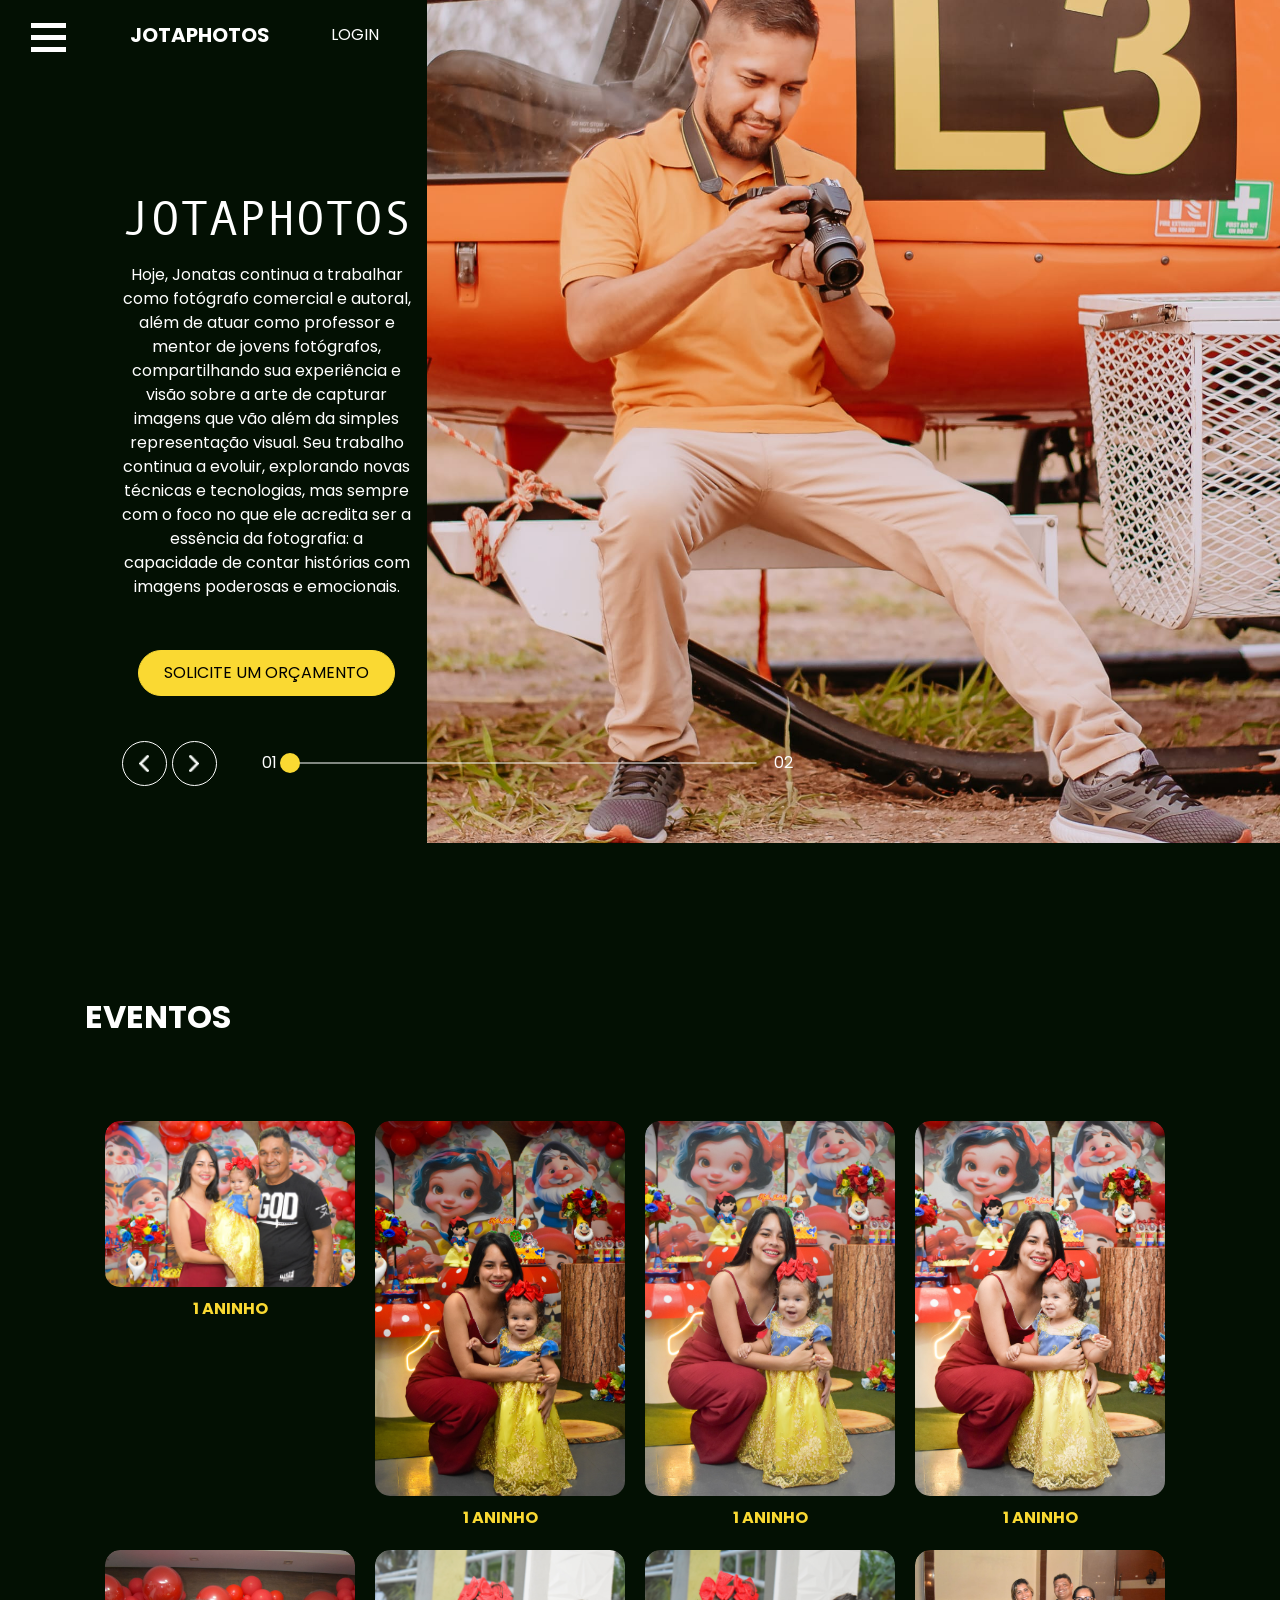
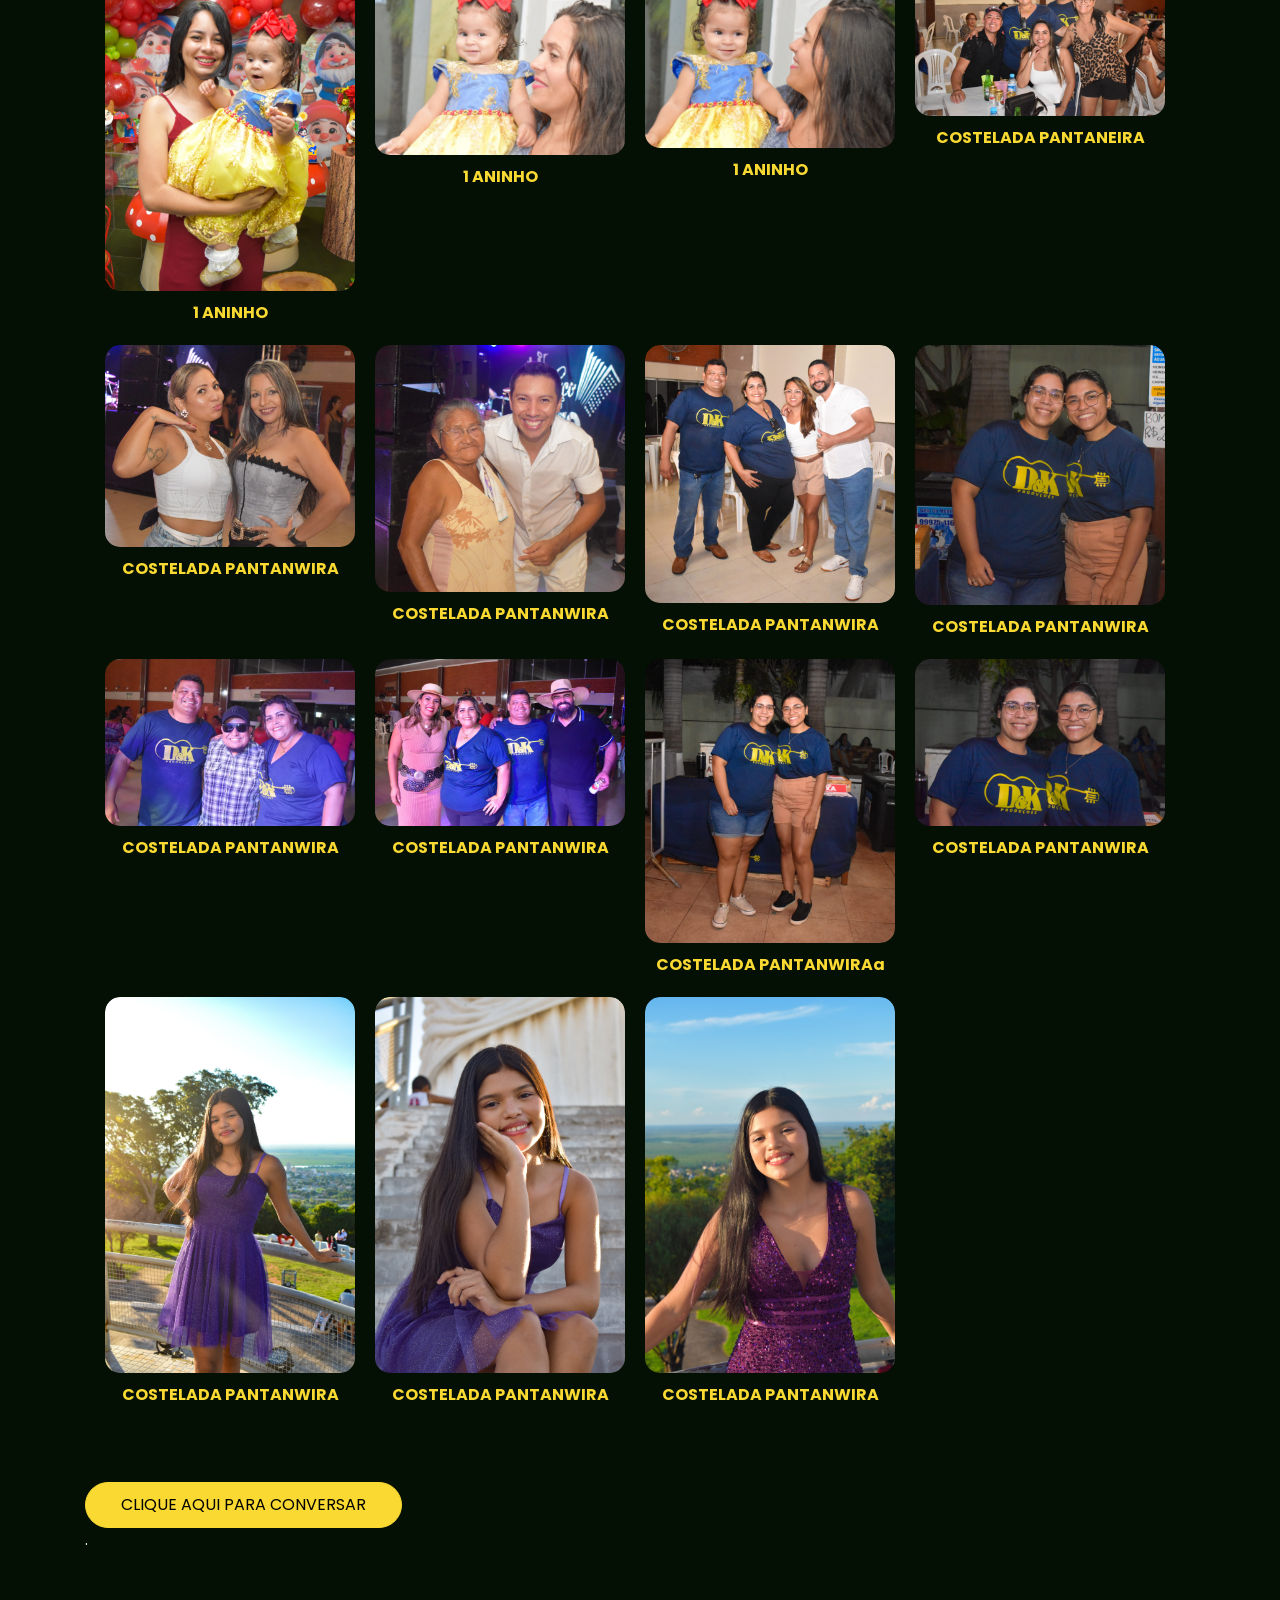
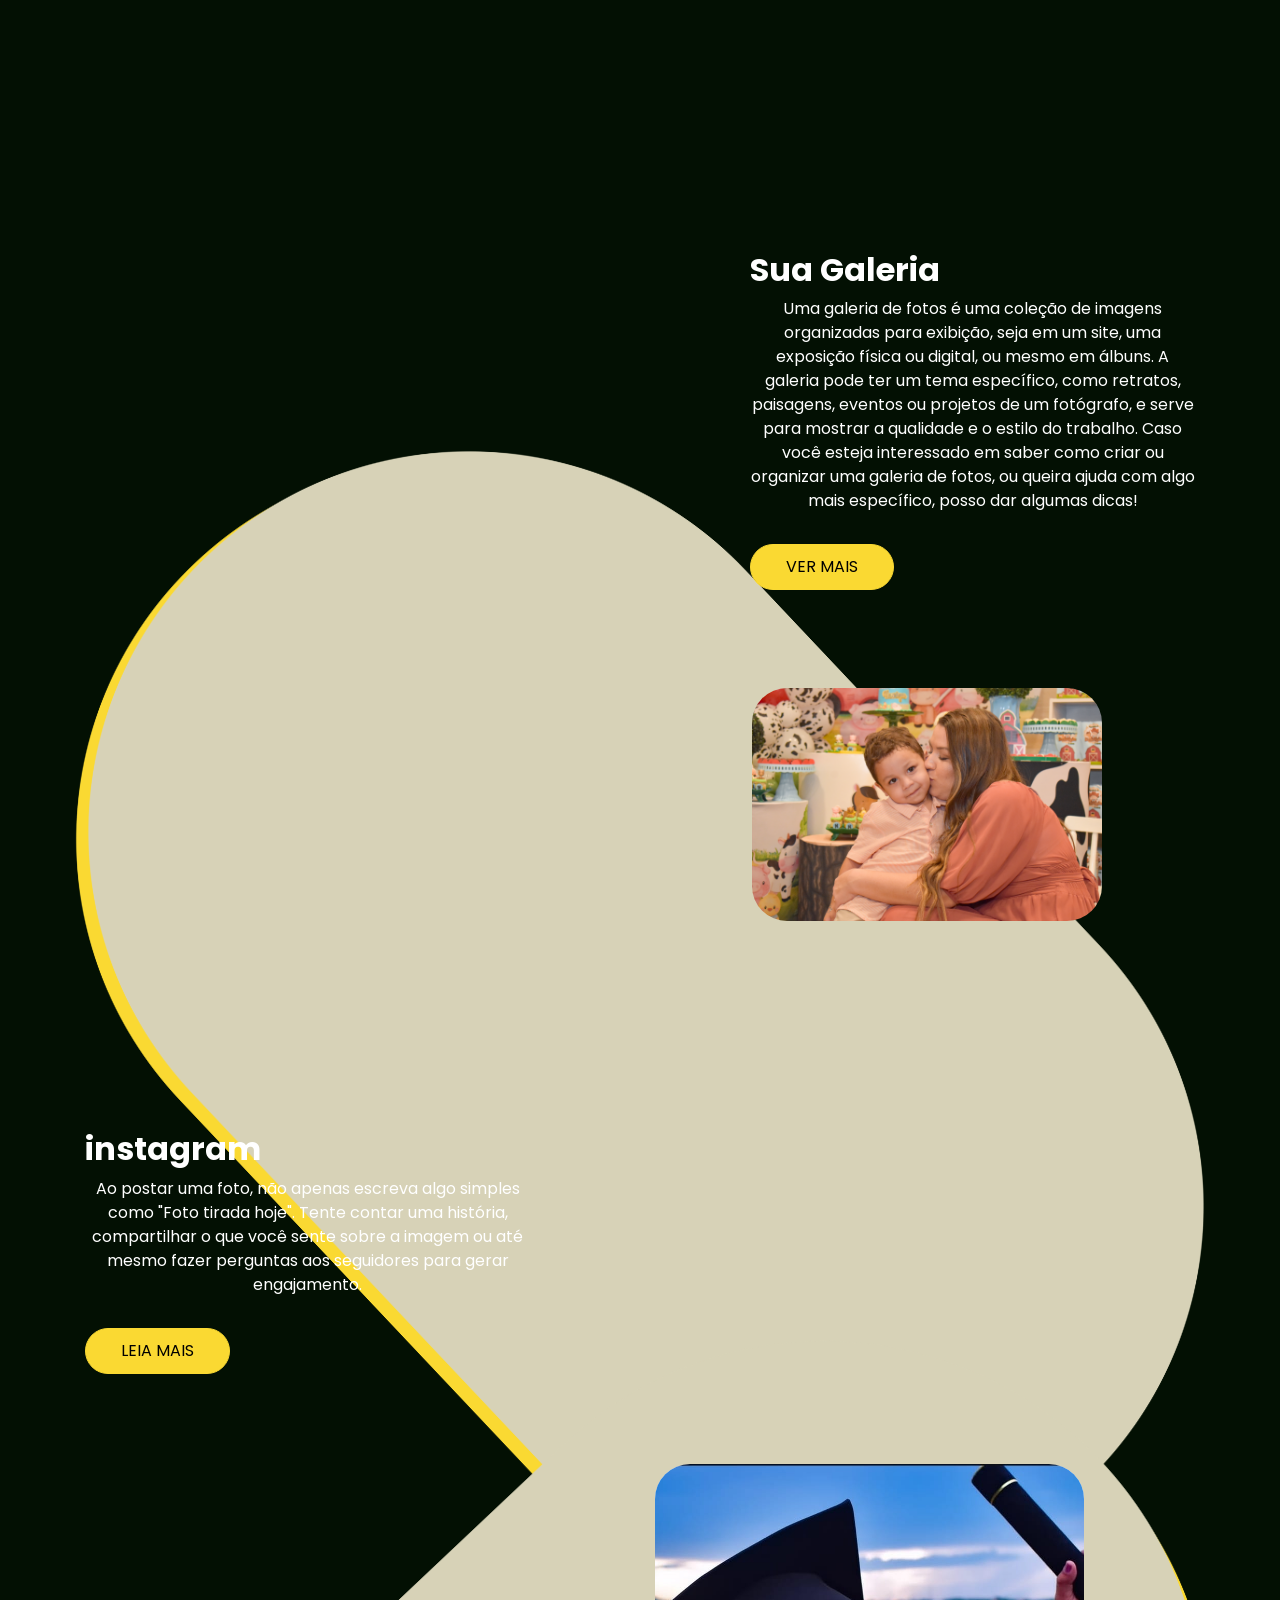
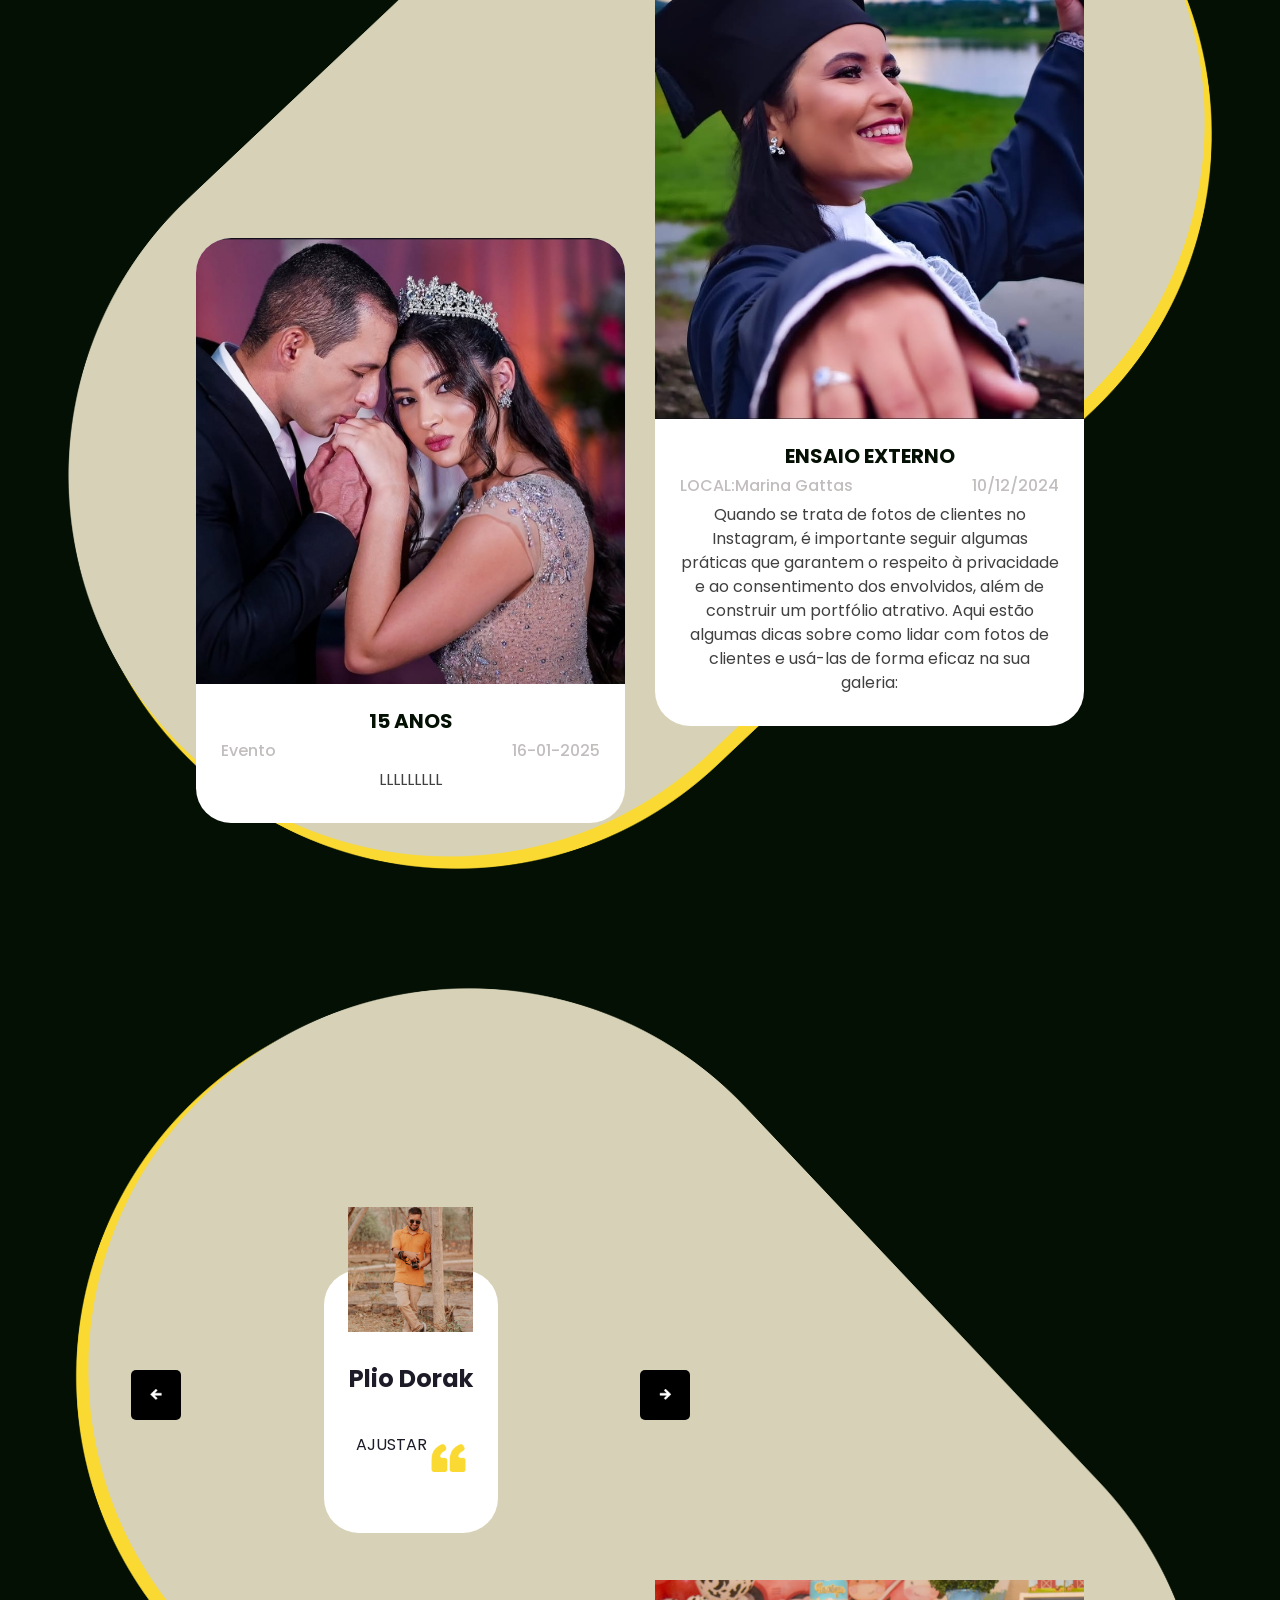
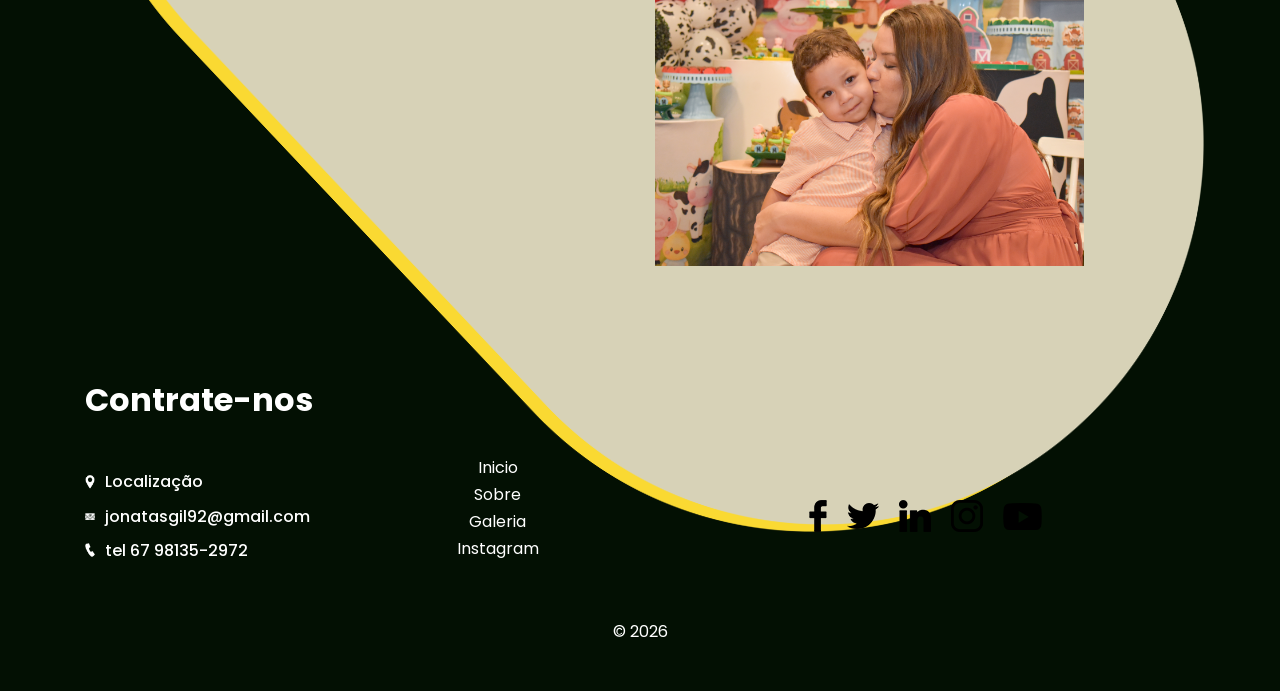
==== commit be0da002: "Implementada a tela inicial do site fotos" ====
--- a/index.html
+++ b/index.html
@@ -101,9 +101,9 @@
                       Jonatas é conhecido por seu estilo visual arrojado, com uma forte ênfase em iluminação dramática e composições geométricas. Ele se inspira tanto em grandes nomes da fotografia, como Henri Cartier-Bresson e Sebastião Salgado, quanto em artistas do cinema, como Stanley Kubrick, cujas técnicas de iluminação e enquadramento influenciam diretamente seu trabalho. Seu olhar único e atento aos detalhes também reflete sua paixão por outras formas de arte, como a pintura e a literatura.
                     </p>
                     <div>
-                      <a href="cadastro_cliente.html" class="btn">
-                        Solicite um Orçamento
-                      </a>
+                      <a href="http://localhost/site/cadastro_cliente.html" class="btn">Solicite um Orçamento</a>
+                      
+                      
                     </div>
                   </div>
                 </div>
@@ -163,80 +163,80 @@
             <section id="portfolio" class="gallery">
                 <div class="gallery-container">
                     <div class="gallery-item">
-                        <img src="images/formatura.jpg" alt="Pôr do Sol no Lago">
-                        <div class="caption">ENSAIO 15 ANOS VANESSA</div>
-                    </div>
-                    <div class="gallery-item">
-                        <img src="images/foto.jpg" alt="Montanhas Nevadas">
-                        <div class="caption">FORMATURA</div>
-                    </div>
-                    <div class="gallery-item">
-                        <img src="images/kb.jpg" alt="Cidade à Noite">
-                        <div class="caption">1 ANO DO JÃO BENTO</div>
-                    </div>
-                    <div class="gallery-item">
-                        <img src="images/quinze.jpg" alt="Floresta Tropical">
-                        <div class="caption">1 ANO DA CECILIA</div>
-                    </div>
-                    <div class="gallery-item">
-                        <img src="images/formatura.jpg" alt="Pôr do Sol no Lago">
-                        <div class="caption">CASAMENTO JOÃO E MARIA</div>
-                    </div>
-                    <div class="gallery-item">
-                        <img src="images/formatura.jpg" alt="Pôr do Sol no Lago">
-                        <div class="caption">ENSAIO GESTANTE LUANA </div>
-                    </div>
-                    <div class="gallery-item">
-                        <img src="images/formatura.jpg" alt="Pôr do Sol no Lago">
-                        <div class="caption">CASAMENTO CIVIL LUCAS & TAYNÁ</div>
-                    </div>
-                    <div class="gallery-item">
-                        <img src="images/formatura.jpg" alt="Pôr do Sol no Lago">
-                        <div class="caption">ENSAIO DE PASCOA</div>
-                    </div>
-                    <div class="gallery-item">
-                        <img src="images/formatura.jpg" alt="Pôr do Sol no Lago">
-                        <div class="caption">BATIZADO DE MATHEUS</div>
-                    </div>
-                    <div class="gallery-item">
-                        <img src="images/formatura.jpg" alt="Pôr do Sol no Lago">
-                        <div class="caption">Cidade Antiga</div>
-                    </div>
-                    <div class="gallery-item">
-                        <img src="images/formatura.jpg" alt="Pôr do Sol no Lago">
-                        <div class="caption">Estrada no Outono</div>
-                    </div>
-                    <div class="gallery-item">
-                        <img src="images/formatura.jpg" alt="Pôr do Sol no Lago">
-                        <div class="caption">Neve no Campo</div>
-                    </div>
-                    <div class="gallery-item">
-                        <img src="images/formatura.jpg" alt="Pôr do Sol no Lago">
-                        <div class="caption">Lago Refletindo as Árvores</div>
-                    </div>
-                    <div class="gallery-item">
-                        <img src="images/formatura.jpg" alt="Pôr do Sol no Lago">
-                        <div class="caption">Deserto Dourado</div>
-                    </div>
-                    <div class="gallery-item">
-                        <img src="images/formatura.jpg" alt="Pôr do Sol no Lago">
-                        <div class="caption">Caminho na Floresta</div>
-                    </div>
-                    <div class="gallery-item">
-                        <img src="images/formatura.jpg" alt="Pôr do Sol no Lago">
-                        <div class="caption">Céu Colorido ao Entardecer</div>
-                    </div>
-                    <div class="gallery-item">
-                        <img src="images/formatura.jpg" alt="Pôr do Sol no Lago">
-                        <div class="caption">Montanha Gigante</div>
-                    </div>
-                    <div class="gallery-item">
-                        <img src="images/formatura.jpg" alt="Pôr do Sol no Lago">
-                        <div class="caption">Jardim de Tulipas</div>
-                    </div>
-                    <div class="gallery-item">
-                        <img src="images/formatura.jpg" alt="Pôr do Sol no Lago">
-                        <div class="caption">Caverna Misteriosa</div>
+                        <img src="images/eve (1).jpeg" alt="Pôr do Sol no Lago">
+                        <div class="caption">1 ANINHO</div>
+                    </div>
+                    <div class="gallery-item">
+                        <img src="images/eve (2).jpeg" alt="Montanhas Nevadas">
+                        <div class="caption">1 ANINHO</div>
+                    </div>
+                    <div class="gallery-item">
+                        <img src="images/eve (3).jpeg" alt="Cidade à Noite">
+                        <div class="caption">1 ANINHO</div>
+                    </div>
+                    <div class="gallery-item">
+                        <img src="images/eve (4).jpeg" alt="Floresta Tropical">
+                        <div class="caption">1 ANINHO</div>
+                    </div>
+                    <div class="gallery-item">
+                        <img src="images/eve (5).jpeg" alt="Pôr do Sol no Lago">
+                        <div class="caption">1 ANINHO</div>
+                    </div>
+                    <div class="gallery-item">
+                        <img src="images/eve (6).jpeg" alt="Pôr do Sol no Lago">
+                        <div class="caption">1 ANINHO </div>
+                    </div>
+                    <div class="gallery-item">
+                        <img src="images/eve (7).jpeg" alt="Pôr do Sol no Lago">
+                        <div class="caption">1 ANINHO</div>
+                    </div>
+                    <div class="gallery-item">
+                        <img src="images/eve (8).jpeg" alt="Pôr do Sol no Lago">
+                        <div class="caption">COSTELADA PANTANEIRA</div>
+                    </div>
+                    <div class="gallery-item">
+                        <img src="images/eve (9).jpeg" alt="Pôr do Sol no Lago">
+                        <div class="caption">COSTELADA PANTANWIRA</div>
+                    </div>
+                    <div class="gallery-item">
+                        <img src="images/eve (10).jpeg" alt="Pôr do Sol no Lago">
+                        <div class="caption">COSTELADA PANTANWIRA</div>
+                    </div>
+                    <div class="gallery-item">
+                        <img src="images/eve (11).jpeg" alt="Pôr do Sol no Lago">
+                        <div class="caption">COSTELADA PANTANWIRA</div>
+                    </div>
+                    <div class="gallery-item">
+                        <img src="images/eve (13).jpeg" alt="Pôr do Sol no Lago">
+                        <div class="caption">COSTELADA PANTANWIRA</div>
+                    </div>
+                    <div class="gallery-item">
+                        <img src="images/eve (12).jpeg" alt="Pôr do Sol no Lago">
+                        <div class="caption">COSTELADA PANTANWIRA</div>
+                    </div>
+                    <div class="gallery-item">
+                        <img src="images/eve (14).jpeg" alt="Pôr do Sol no Lago">
+                        <div class="caption">COSTELADA PANTANWIRA</div>
+                    </div>
+                    <div class="gallery-item">
+                        <img src="images/eve (15).jpeg" alt="Pôr do Sol no Lago">
+                        <div class="caption">COSTELADA PANTANWIRAa</div>
+                    </div>
+                    <div class="gallery-item">
+                        <img src="images/eve (16).jpeg" alt="Pôr do Sol no Lago">
+                        <div class="caption">COSTELADA PANTANWIRA</div>
+                    </div>
+                    <div class="gallery-item">
+                        <img src="images/eve (17).jpeg" alt="Pôr do Sol no Lago">
+                        <div class="caption">COSTELADA PANTANWIRA</div>
+                    </div>
+                    <div class="gallery-item">
+                        <img src="images/eve (18).jpeg" alt="Pôr do Sol no Lago">
+                        <div class="caption">COSTELADA PANTANWIRA</div>
+                    </div>
+                    <div class="gallery-item">
+                        <img src="images/eve (19).jpeg" alt="Pôr do Sol no Lago">
+                        <div class="caption">COSTELADA PANTANWIRA</div>
                     </div>
                 </div>
             </section>
